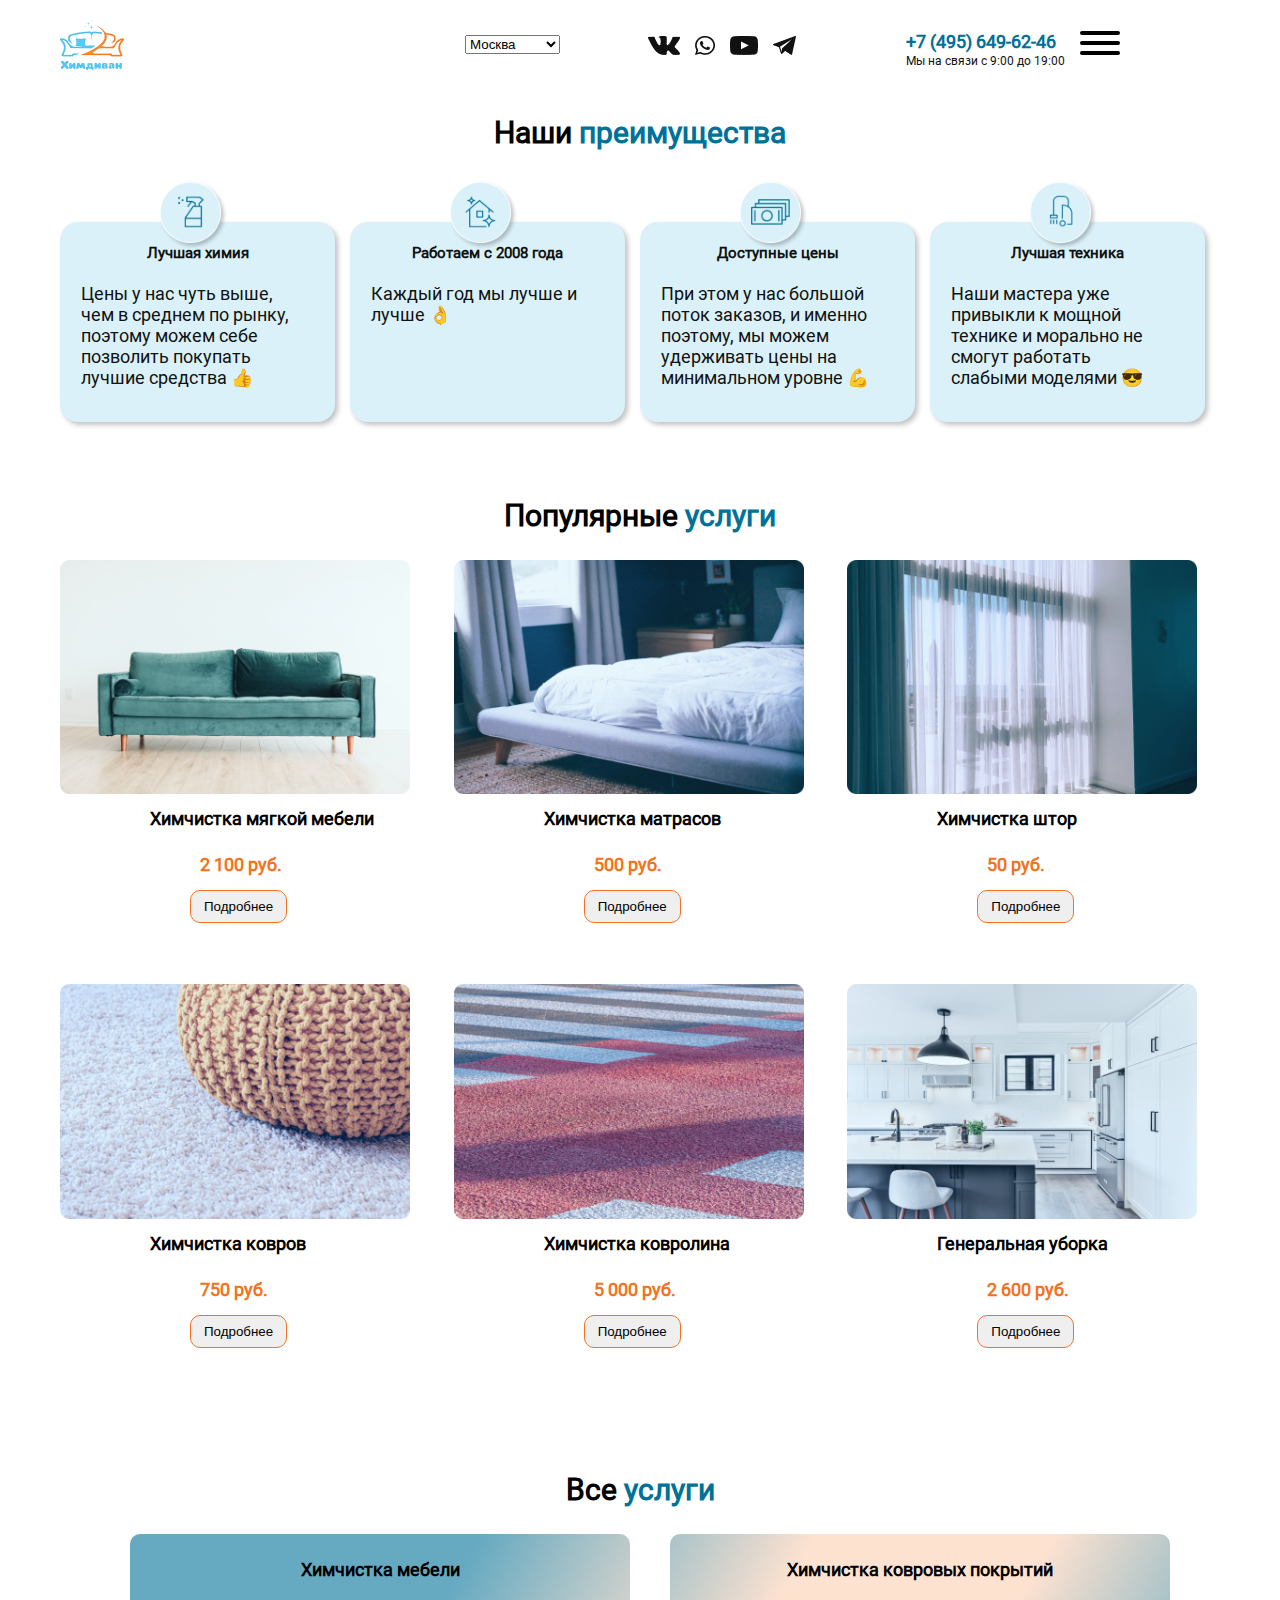
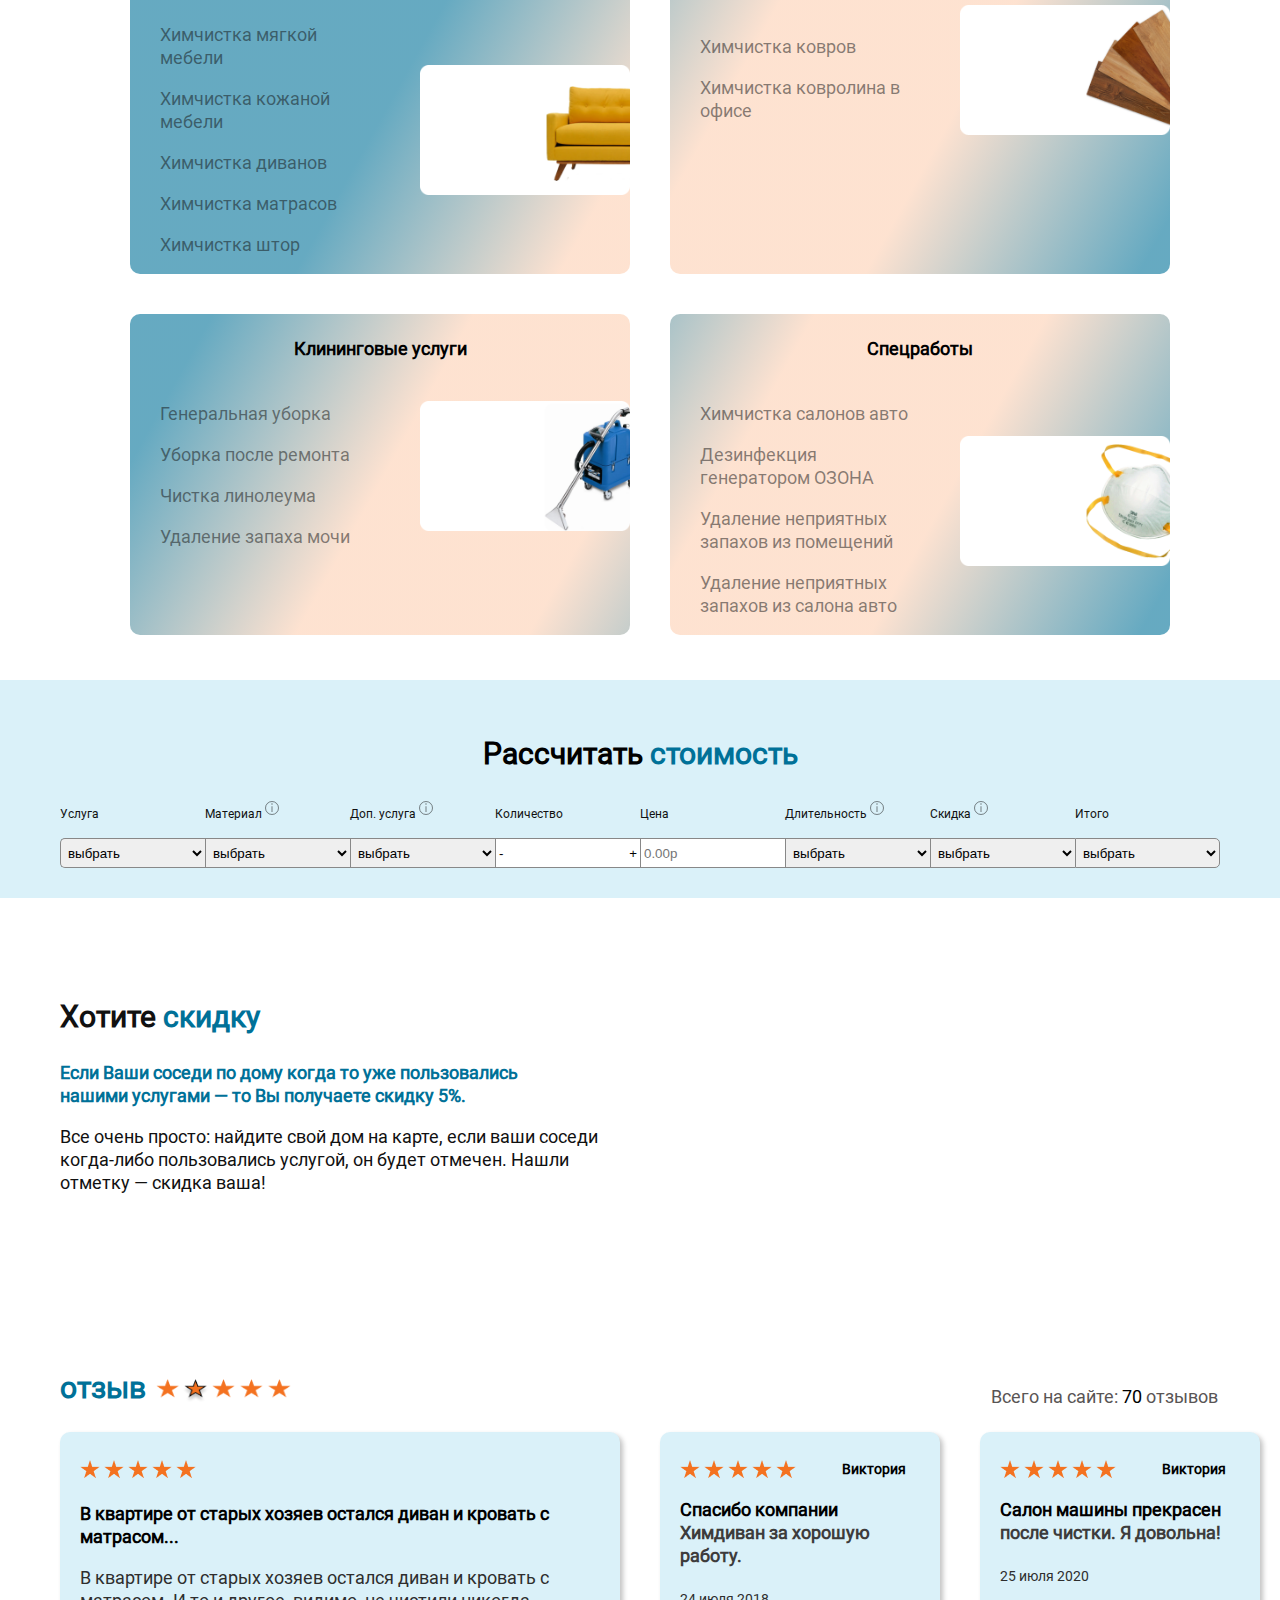
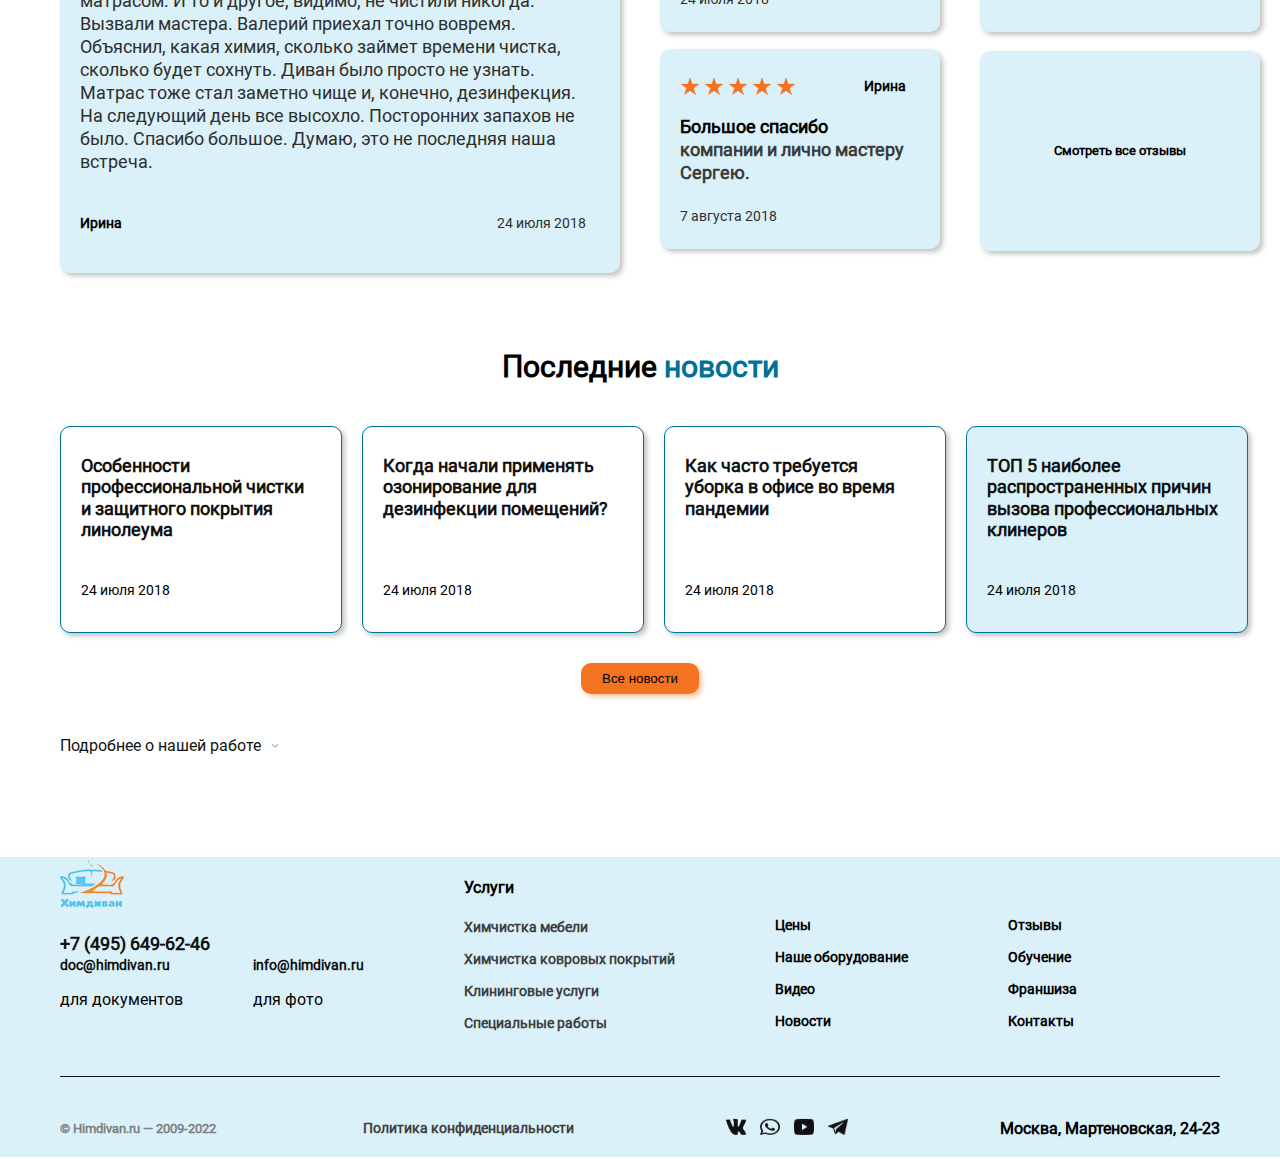
==== copy.html @ df849f8d "start adaptive" ====
<!DOCTYPE html>
<html lang="en">
  <head>
    <meta charset="UTF-8" />
    <meta http-equiv="X-UA-Compatible" content="IE=edge" />
    <meta name="viewport" content="width=device-width, initial-scale=1.0" />
    <link rel="stylesheet" href="/css/hamburgers.css" />
    <link rel="stylesheet" href="./css/style.css" />
    <title>Химдиван</title>
  </head>
  <body>
    <!-- nav start -->
    <div class="container">
      <div class="adaptive-1">
        <div class="link">
          <div class="logo">
            <img src="./img/logo-exams.png" alt="" />
            <select name="city" class="form-input">
              <option value="Москва">Москва</option>
              <option value="Кыргызстан">Кыргызстан</option>
              <option value="Казахстан">Казахстан</option>
              <option value="Узбекистан">Узбекистан</option>
            </select>
          </div>

          <div>
            <div class="img-icon">
              <img src="./img/vc.png" alt="" />
              <img src="./img/whatsapp.png" alt="" />
              <img src="./img/youtube.png" alt="" />
              <img src="./img/tg.png" alt="" />
            </div>
          </div>
          <div class="number">
            <a class="numb" href="">+7 (495) 649-62-46</a>
            <h5 class="h5">Мы на связи с 9:00 до 19:00</h5>
          </div>
        </div>
        <nav class="nav">
          <select name="city" class="form-input">
            <option value="Услуги">Услуги</option>
            <option value="Услуги">Услуги</option>
            <option value="Услуги">Услуги</option>
            <option value="Услуги">Услуги</option>
          </select>
          <a href="" class="nav__link">Цены</a>
          <a href="" class="nav__link strong"
            ><strong>Наше оборудование</strong>
          </a>
          <a href="" class="nav__link">Видео</a>
          <a href="" class="nav__link">Moscow</a>
          <a href="" class="nav__link">Отзывы</a>
          <a href="" class="nav__link">Обучение</a>
          <a href="" class="nav__link">Франшиза</a>
          <a href="" class="nav__link">Контакты</a>
        </nav>
        <button class="hamburger hamburger--collapse" type="button">
          <span class="hamburger-box">
            <span class="hamburger-inner"></span>
          </span>
        </button>
      </div>
    </div>

    <!-- nav end -->

    <!-- главая страница начало -->
    <!-- <div class="container-2">
      <div class="container">
        <div class="card">
          <div class="content">
            <p class="text">
              Профессиональная<span class="span"> химчистка</span> мебели и<span
                class="span"
              >
                клининговые услуги</span
              >
              по доступным ценам
            </p>
            <button class="btn">Рассчитать стоимость</button>
          </div>

          <div class="img-card">
            <img class="img-1" src="./img/card-1.png" alt="" />
            <img class="img-2" src="./img/card-2.png" alt="" />
            <img class="img-3" src="./img/card-3.png" alt="" />
            <img class="img-4" src="./img/card-4.png" alt="" />
          </div>
        </div>
      </div>
    </div> -->

    <!-- главая страница конец -->
    <!-- 4 карты с элипс начало -->

    <div class="container">
      <h2 class="h2">Наши <span class="span">преимущества</span></h2>
      <div class="card-four">
        <div class="card-items">
          <img class="elipse" src="./img/elipse-1.png" alt="" />
          <h4 class="h4">Лучшая химия</h4>
          <p class="desc">
            Цены у нас чуть выше, чем в среднем по рынку, поэтому можем себе
            позволить покупать лучшие средства 👍
          </p>
        </div>
        <div class="card-items">
          <img class="elipse" src="./img/elips-2.png" alt="" />
          <h4 class="h4">Работаем с 2008 года</h4>
          <p class="desc">Каждый год мы лучше и лучше 👌</p>
        </div>
        <div class="card-items">
          <img class="elipse" src="./img/elips-3.png" alt="" />
          <h4 class="h4">Доступные цены</h4>
          <p class="desc">
            При этом у нас большой поток заказов, и именно поэтому, мы можем
            удерживать цены на минимальном уровне 💪
          </p>
        </div>
        <div class="card-items">
          <img class="elipse" src="./img/elips-4.png" alt="" />
          <h4 class="h4">Лучшая техника</h4>
          <p class="desc">
            Наши мастера уже привыкли к мощной технике и морально не смогут
            работать слабыми моделями 😎
          </p>
        </div>
      </div>
      <!-- 4 карты с элипс конец -->

      <!-- 6 карт начало -->
      <div class="six-box">
        <h2 class="title">Популярные <span class="span"> услуги</span></h2>
      </div>
      <div class="card-img">
        <div class="img-items">
          <img class="img-six" src="./img/six-1.png" alt="" />
          <h4 class="subtitle">Химчистка мягкой мебели</h4>
          <span class="number-orange">2 100 руб.</span>
          <div>
            <button class="btn-gray">Подробнее</button>
          </div>
        </div>
        <div class="img-items">
          <img class="img-six" src="./img/six-2.png" alt="" />
          <h4 class="subtitle">Химчистка матрасов</h4>
          <span class="number-orange">500 руб.</span>
          <div>
            <button class="btn-gray">Подробнее</button>
          </div>
        </div>
        <div class="img-items">
          <img class="img-six" src="./img/six-3.png" alt="" />
          <h4 class="subtitle">Химчистка штор</h4>
          <span class="number-orange">50 руб.</span>
          <div>
            <button class="btn-gray">Подробнее</button>
          </div>
        </div>
        <div class="img-items">
          <img class="img-six" src="./img/six-4.png" alt="" />
          <h4 class="subtitle">Химчистка ковров</h4>
          <span class="number-orange">750 руб.</span>
          <div>
            <button class="btn-gray">Подробнее</button>
          </div>
        </div>
        <div class="img-items">
          <img class="img-six" src="./img/six-5.png" alt="" />
          <h4 class="subtitle">Химчистка ковролина</h4>
          <span class="number-orange">5 000 руб.</span>
          <div>
            <button class="btn-gray">Подробнее</button>
          </div>
        </div>
        <div class="img-items">
          <img class="img-six" src="./img/six-6orig.png" alt="" />
          <h4 class="subtitle">Генеральная уборка</h4>
          <span class="number-orange">2 600 руб.</span>
          <div>
            <button class="btn-gray">Подробнее</button>
          </div>
        </div>
      </div>

      <!-- 6 карт конец -->
      <!-- 4 карт начало -->

      <div class="four-card">
        <h2 class="title">Все <span class="span"> услуги</span></h2>
        <div class="post-1">
          <div class="four-items">
            <h4 class="title-h4">Химчистка мебели</h4>
            <div class="post">
              <div class="text-box">
                <p class="text-in-four">Химчистка мягкой мебели</p>
                <p class="text-in-four">Химчистка кожаной мебели</p>
                <p class="text-in-four">Химчистка диванов</p>
                <p class="text-in-four">Химчистка матрасов</p>
                <p class="text-in-four">Химчистка штор</p>
              </div>
              <div class="img-in-box">
                <img class="picture" src="./img/in-box-1.png" alt="" />
              </div>
            </div>
          </div>
          <div class="four-items bg">
            <h4 class="title-h4">Химчистка ковровых покрытий</h4>
            <div class="post">
              <div class="text-box">
                <p class="text-in-four">Химчистка ковров</p>
                <p class="text-in-four">Химчистка ковролина в офисе</p>
              </div>
              <div class="img-in-box">
                <img class="picture" src="./img/in-box-2.png" alt="" />
              </div>
            </div>
          </div>
        </div>

        <div class="post-2">
          <div class="four-items bg-3">
            <h4 class="title-h4">Клининговые услуги</h4>
            <div class="post">
              <div class="text-box">
                <p class="text-in-four">Генеральная уборка</p>
                <p class="text-in-four">Уборка после ремонта</p>
                <p class="text-in-four">Чистка линолеума</p>
                <p class="text-in-four">Удаление запаха мочи</p>
              </div>
              <div class="img-in-box">
                <img class="picture" src="./img/in-box-3.png" alt="" />
              </div>
            </div>
          </div>
          <div class="four-items bg">
            <h4 class="title-h4">Спецработы</h4>
            <div class="post">
              <div class="text-box">
                <p class="text-in-four">Химчистка салонов авто</p>
                <p class="text-in-four">Дезинфекция генератором ОЗОНА</p>

                <p class="text-in-four">
                  Удаление неприятных запахов из помещений
                </p>
                <p class="text-in-four">
                  Удаление неприятных запахов из салона авто
                </p>
              </div>
              <div class="img-in-box">
                <img class="picture" src="./img/in-box-4.png" alt="" />
              </div>
            </div>
          </div>
        </div>
      </div>
    </div>
    <!-- 4 карт конец -->
    <!-- таблица начало -->
    <div class="col-8">
      <h2 class="title">Рассчитать <span class="span"> стоимость</span></h2>

      <div class="flex-col container">
        <div class="col">
          <h4 class="h4-title">Услуга</h4>
          <select name="" id="" class="field">
            <option value="1">выбрать</option>
            <option value="1">выбрать</option>
            <option value="1">выбрать</option>
          </select>
        </div>
        <div class="col">
          <h4 class="h4-title">
            Материал
            <svg
              width="14"
              height="20"
              viewBox="0 0 14 20"
              fill="none"
              xmlns="http://www.w3.org/2000/svg"
            >
              <circle cx="7" cy="10" r="7" fill="#DAF1F9" />
              <circle
                cx="7"
                cy="10"
                r="6.5"
                stroke="#111111"
                stroke-opacity="0.5"
              />
              <path
                d="M6.49595 8.19H7.50395V14H6.49595V8.19ZM6.49595 6.496C6.35595 6.356 6.28595 6.188 6.28595 5.992C6.28595 5.796 6.35595 5.628 6.49595 5.488C6.63595 5.348 6.80395 5.278 6.99995 5.278C7.19595 5.278 7.36395 5.348 7.50395 5.488C7.64395 5.628 7.71395 5.796 7.71395 5.992C7.71395 6.188 7.64395 6.356 7.50395 6.496C7.36395 6.636 7.19595 6.706 6.99995 6.706C6.80395 6.706 6.63595 6.636 6.49595 6.496Z"
                fill="#111111"
                fill-opacity="0.5"
              />
            </svg>
          </h4>
          <select name="" id="" class="field">
            <option value="1">выбрать</option>
            <option value="1">выбрать</option>
            <option value="1">выбрать</option>
          </select>
        </div>
        <div class="col">
          <h4 class="h4-title">
            Доп. услуга
            <svg
              width="14"
              height="20"
              viewBox="0 0 14 20"
              fill="none"
              xmlns="http://www.w3.org/2000/svg"
            >
              <circle cx="7" cy="10" r="7" fill="#DAF1F9" />
              <circle
                cx="7"
                cy="10"
                r="6.5"
                stroke="#111111"
                stroke-opacity="0.5"
              />
              <path
                d="M6.49595 8.19H7.50395V14H6.49595V8.19ZM6.49595 6.496C6.35595 6.356 6.28595 6.188 6.28595 5.992C6.28595 5.796 6.35595 5.628 6.49595 5.488C6.63595 5.348 6.80395 5.278 6.99995 5.278C7.19595 5.278 7.36395 5.348 7.50395 5.488C7.64395 5.628 7.71395 5.796 7.71395 5.992C7.71395 6.188 7.64395 6.356 7.50395 6.496C7.36395 6.636 7.19595 6.706 6.99995 6.706C6.80395 6.706 6.63595 6.636 6.49595 6.496Z"
                fill="#111111"
                fill-opacity="0.5"
              />
            </svg>
          </h4>
          <select name="" id="" class="field">
            <option value="1">выбрать</option>
            <option value="1">выбрать</option>
            <option value="1">выбрать</option>
          </select>
        </div>
        <div class="col count-col">
          <h4 class="h4-title">Количество</h4>
          <div class="count">
            <button class="count-btn">-</button>
            <input type="number" class="count-field" max="1000" />
            <button class="count-btn">+</button>
          </div>
        </div>
        <div class="col">
          <h4 class="h4-title">Цена</h4>
          <input type="text" class="field" placeholder="0.00р" />
        </div>
        <div class="col">
          <h4 class="h4-title">
            Длительность
            <svg
              width="14"
              height="20"
              viewBox="0 0 14 20"
              fill="none"
              xmlns="http://www.w3.org/2000/svg"
            >
              <circle cx="7" cy="10" r="7" fill="#DAF1F9" />
              <circle
                cx="7"
                cy="10"
                r="6.5"
                stroke="#111111"
                stroke-opacity="0.5"
              />
              <path
                d="M6.49595 8.19H7.50395V14H6.49595V8.19ZM6.49595 6.496C6.35595 6.356 6.28595 6.188 6.28595 5.992C6.28595 5.796 6.35595 5.628 6.49595 5.488C6.63595 5.348 6.80395 5.278 6.99995 5.278C7.19595 5.278 7.36395 5.348 7.50395 5.488C7.64395 5.628 7.71395 5.796 7.71395 5.992C7.71395 6.188 7.64395 6.356 7.50395 6.496C7.36395 6.636 7.19595 6.706 6.99995 6.706C6.80395 6.706 6.63595 6.636 6.49595 6.496Z"
                fill="#111111"
                fill-opacity="0.5"
              />
            </svg>
          </h4>
          <select name="" id="" class="field">
            <option value="1">выбрать</option>
            <option value="1">выбрать</option>
            <option value="1">выбрать</option>
          </select>
        </div>
        <div class="col">
          <h4 class="h4-title">
            Скидка
            <svg
              width="14"
              height="20"
              viewBox="0 0 14 20"
              fill="none"
              xmlns="http://www.w3.org/2000/svg"
            >
              <circle cx="7" cy="10" r="7" fill="#DAF1F9" />
              <circle
                cx="7"
                cy="10"
                r="6.5"
                stroke="#111111"
                stroke-opacity="0.5"
              />
              <path
                d="M6.49595 8.19H7.50395V14H6.49595V8.19ZM6.49595 6.496C6.35595 6.356 6.28595 6.188 6.28595 5.992C6.28595 5.796 6.35595 5.628 6.49595 5.488C6.63595 5.348 6.80395 5.278 6.99995 5.278C7.19595 5.278 7.36395 5.348 7.50395 5.488C7.64395 5.628 7.71395 5.796 7.71395 5.992C7.71395 6.188 7.64395 6.356 7.50395 6.496C7.36395 6.636 7.19595 6.706 6.99995 6.706C6.80395 6.706 6.63595 6.636 6.49595 6.496Z"
                fill="#111111"
                fill-opacity="0.5"
              />
            </svg>
          </h4>
          <select name="" id="" class="field">
            <option value="1">выбрать</option>
            <option value="1">выбрать</option>
            <option value="1">выбрать</option>
          </select>
        </div>
        <div class="col">
          <h4 class="h4-title">Итого</h4>
          <select name="" id="" class="field">
            <option value="1">выбрать</option>
            <option value="1">выбрать</option>
            <option value="1">выбрать</option>
          </select>
        </div>
      </div>
    </div>
    <!-- <div class="col">
          <h4 class="h4-title">
            Материал
            <svg
              width="14"
              height="20"
              viewBox="0 0 14 20"
              fill="none"
              xmlns="http://www.w3.org/2000/svg"
            >
              <circle cx="7" cy="10" r="7" fill="#DAF1F9" />
              <circle
                cx="7"
                cy="10"
                r="6.5"
                stroke="#111111"
                stroke-opacity="0.5"
              />
              <path
                d="M6.49595 8.19H7.50395V14H6.49595V8.19ZM6.49595 6.496C6.35595 6.356 6.28595 6.188 6.28595 5.992C6.28595 5.796 6.35595 5.628 6.49595 5.488C6.63595 5.348 6.80395 5.278 6.99995 5.278C7.19595 5.278 7.36395 5.348 7.50395 5.488C7.64395 5.628 7.71395 5.796 7.71395 5.992C7.71395 6.188 7.64395 6.356 7.50395 6.496C7.36395 6.636 7.19595 6.706 6.99995 6.706C6.80395 6.706 6.63595 6.636 6.49595 6.496Z"
                fill="#111111"
                fill-opacity="0.5"
              />
            </svg>
          </h4>
          <select name="" id="">
            <option value="1">выбрать</option>
          </select>
        </div>
        <div class="col">
          <h4 class="h4-title">
            Доп. услуга
            <svg
              width="14"
              height="20"
              viewBox="0 0 14 20"
              fill="none"
              xmlns="http://www.w3.org/2000/svg"
            >
              <circle cx="7" cy="10" r="7" fill="#DAF1F9" />
              <circle
                cx="7"
                cy="10"
                r="6.5"
                stroke="#111111"
                stroke-opacity="0.5"
              />
              <path
                d="M6.49595 8.19H7.50395V14H6.49595V8.19ZM6.49595 6.496C6.35595 6.356 6.28595 6.188 6.28595 5.992C6.28595 5.796 6.35595 5.628 6.49595 5.488C6.63595 5.348 6.80395 5.278 6.99995 5.278C7.19595 5.278 7.36395 5.348 7.50395 5.488C7.64395 5.628 7.71395 5.796 7.71395 5.992C7.71395 6.188 7.64395 6.356 7.50395 6.496C7.36395 6.636 7.19595 6.706 6.99995 6.706C6.80395 6.706 6.63595 6.636 6.49595 6.496Z"
                fill="#111111"
                fill-opacity="0.5"
              />
            </svg>
          </h4>
          <select name="" id="">
            <option value="1">выбрать</option>
          </select>
        </div>
        <div class="col">
          <h4 class="h4-title">Количество</h4>
          <input type="" />
        </div>
        <div class="col">
          <h4 class="h4-title">Цена</h4>
        </div>
        <div class="col">
          <h4 class="h4-title">
            Длительность
            <svg
              width="14"
              height="20"
              viewBox="0 0 14 20"
              fill="none"
              xmlns="http://www.w3.org/2000/svg"
            >
              <circle cx="7" cy="10" r="7" fill="#DAF1F9" />
              <circle
                cx="7"
                cy="10"
                r="6.5"
                stroke="#111111"
                stroke-opacity="0.5"
              />
              <path
                d="M6.49595 8.19H7.50395V14H6.49595V8.19ZM6.49595 6.496C6.35595 6.356 6.28595 6.188 6.28595 5.992C6.28595 5.796 6.35595 5.628 6.49595 5.488C6.63595 5.348 6.80395 5.278 6.99995 5.278C7.19595 5.278 7.36395 5.348 7.50395 5.488C7.64395 5.628 7.71395 5.796 7.71395 5.992C7.71395 6.188 7.64395 6.356 7.50395 6.496C7.36395 6.636 7.19595 6.706 6.99995 6.706C6.80395 6.706 6.63595 6.636 6.49595 6.496Z"
                fill="#111111"
                fill-opacity="0.5"
              />
            </svg>
          </h4>
        </div>
        <div class="col">
          <h4 class="h4-title">
            Скидка
            <svg
              width="14"
              height="20"
              viewBox="0 0 14 20"
              fill="none"
              xmlns="http://www.w3.org/2000/svg"
            >
              <circle cx="7" cy="10" r="7" fill="#DAF1F9" />
              <circle
                cx="7"
                cy="10"
                r="6.5"
                stroke="#111111"
                stroke-opacity="0.5"
              />
              <path
                d="M6.49595 8.19H7.50395V14H6.49595V8.19ZM6.49595 6.496C6.35595 6.356 6.28595 6.188 6.28595 5.992C6.28595 5.796 6.35595 5.628 6.49595 5.488C6.63595 5.348 6.80395 5.278 6.99995 5.278C7.19595 5.278 7.36395 5.348 7.50395 5.488C7.64395 5.628 7.71395 5.796 7.71395 5.992C7.71395 6.188 7.64395 6.356 7.50395 6.496C7.36395 6.636 7.19595 6.706 6.99995 6.706C6.80395 6.706 6.63595 6.636 6.49595 6.496Z"
                fill="#111111"
                fill-opacity="0.5"
              />
            </svg>
          </h4>
          <select name="" id="">
            <option value=""></option>
          </select>
        </div>
        <div class="col">
          <h4 class="h4-title">Итого</h4>
        </div> 
      </div>
    </div>-->
    <!-- таблица конец -->

    <!-- хотите скидку начало -->
    <div class="container">
      <h2 class="m0-title">
        <span class="span-black">Хотите</span> <span class="span"> скидку</span>
      </h2>
      <p class="desc-blue">
        Если Ваши соседи по дому когда то уже пользовались нашими услугами — то
        Вы получаете скидку 5%.
      </p>
      <p class="desc-norm">
        Все очень просто: найдите свой дом на карте, если ваши соседи когда-либо
        пользовались услугой, он будет отмечен. Нашли отметку — скидка ваша!
      </p>
    </div>
    <!--  хотите скидку конец -->

    <!--  карусель конец -->

    <!-- <div class="container">
          <h2 class="title">Фото <span class="span"> работ</span></h2>
            <div class="img-foto-robot">
              <img src="./img/foto-robot-1.png" alt="">
              <img src="./img/foto-robot-2.png" alt="">
              <img src="./img/foto-robot-3.png" alt="">
              <img src="./img/foto-robot-1.png" alt="">
              <img src="./img/foto-robot-1.png" alt="">

            </div>
        </div> -->
    <!--  отзыв начало -->

    <div class="container comment">
      <div class="comments-star">
        <h2 class="m0-title"><span class="span"> отзыв</span></h2>
        <img class="star" src="./img/star.png" alt="" />
        <h4 class="h4-h4">
          Всего на сайте: <span class="black">70</span> отзывов
        </h4>
      </div>

      <div class="post-block">
        <div class="card-block-big">
          <div class="content-block">
            <img src="./img/star-not.png" alt="" />
            <h3 class="h3-block">
              В квартире от старых хозяев остался диван и кровать с матрасом...
            </h3>
            <p class="description">
              В квартире от старых хозяев остался диван и кровать с матрасом. И
              то и другое, видимо, не чистили никогда. Вызвали мастера. Валерий
              приехал точно вовремя. Объяснил, какая химия, сколько займет
              времени чистка, сколько будет сохнуть. Диван было просто не
              узнать. Матрас тоже стал заметно чище и, конечно, дезинфекция. На
              следующий день все высохло. Посторонних запахов не было. Спасибо
              большое. Думаю, это не последняя наша встреча.
            </p>
            <div class="name-date">
              <h5 class="h5-name">Ирина</h5>
              <h5 class="h5-date">24 июля 2018</h5>
            </div>
          </div>
        </div>
        <div class="card-block">
          <div class="content-block">
            <div class="d-flex">
              <img class="star-not-black" src="./img/star-not.png" alt="" />
              <h5 class="h5-name m-0">Виктория</h5>
            </div>
            <h3 class="h3-block">
              Спасибо компании <br />
              <span class="norm">Химдиван за хорошую работу.</span>
            </h3>
            <h5 class="h5-date">24 июля 2018</h5>
          </div>
          <div class="card-block mt">
            <div class="content-block">
              <div class="d-flex">
                <img class="star-not-black" src="./img/star-not.png" alt="" />
                <h5 class="h5-name m-0">Ирина</h5>
              </div>
              <h3 class="h3-block">
                Большое спасибо <br />
                <span class="norm">компании и лично мастеру Сергею.</span>
              </h3>
              <h5 class="h5-date">7 августа 2018</h5>
            </div>
          </div>
        </div>
        <div class="card-block">
          <div class="content-block">
            <div class="d-flex">
              <img class="star-not-black" src="./img/star-not.png" alt="" />
              <h5 class="h5-name m-0">Виктория</h5>
            </div>
            <h3 class="h3-block">
              Салон машины прекрасен <br />
              <span class="norm">после чистки. Я довольна!</span>
            </h3>
            <h5 class="h5-date">25 июля 2020</h5>
          </div>
          <div class="card-block met">
            <h5 class="h5-center">Смотреть все отзывы</h5>
          </div>
        </div>
      </div>
    </div>

    <!--  отзыв конец -->

    <!--  новости начало -->
    <div class="container news">
      <h2 class="title">Последние <span class="span"> новости</span></h2>
      <div class="cards-four">
        <div class="items-card">
          <p class="text-box-four">
            Особенности профессиональной чистки и защитного покрытия линолеума
          </p>
          <h5 class="four-date">24 июля 2018</h5>
        </div>
        <div class="items-card">
          <p class="text-box-four">
            Когда начали применять озонирование для дезинфекции помещений?
          </p>
          <h5 class="four-date">24 июля 2018</h5>
        </div>
        <div class="items-card">
          <p class="text-box-four">
            Как часто требуется уборка в офисе во время пандемии
          </p>
          <h5 class="four-date">24 июля 2018</h5>
        </div>
        <div class="items-card border">
          <p class="text-box-four">
            ТОП 5 наиболее распространенных причин вызова профессиональных
            клинеров
          </p>
          <h5 class="four-date">24 июля 2018</h5>
        </div>
      </div>
      <div class="btn-news">
        <button class="btn-new">Все новости</button>
      </div>

      <div class="link-d">
        <a class="link" href="#"
          >Подробнее о нашей работе
          <svg
            width="8"
            height="5"
            viewBox="0 0 8 5"
            fill="none"
            xmlns="http://www.w3.org/2000/svg"
          >
            <path
              d="M7 1.22403L3.98429 4.21986L1 1.22403"
              stroke="#111111"
              stroke-opacity="0.5"
              stroke-miterlimit="10"
            />
          </svg>
        </a>
      </div>
    </div>
    <!--  новости конец -->

    <!-- футер начало -->
    <div class="container-footer">
      <footer class="footer">
        <div class="card-flex">
          <div class="text-grid">
            <div class="logo-him">
              <img src="./img/logo-exams.png" alt="" />
            </div>
            <a class="number-black" href="">+7 (495) 649-62-46</a>
            <div class="email">
              <div class="mail-1">
                <a href="" class="mail">doc@himdivan.ru</a>
                <p class="sub-mail">для документов</p>
              </div>

              <div class="email">
                <div class="mail-2">
                  <a href="" class="mail">info@himdivan.ru</a>
                  <p class="sub-mail">для фото</p>
                </div>
              </div>
            </div>
          </div>
          <div class="text-flex">
            <h4 class="usluga"><span class="dark"> Услуги </span></h4>
            <p class="parag">Химчистка мебели</p>
            <p class="parag">Химчистка ковровых покрытий</p>
            <p class="parag">Клининговые услуги</p>
            <p class="parag">Специальные работы</p>
          </div>
          <div class="text-flex top">
            <p class="parag-black">Цены</p>
            <p class="parag-black">Наше оборудование</p>
            <p class="parag-black">Видео</p>
            <p class="parag-black">Новости</p>
          </div>
          <div class="text-flex top">
            <p class="parag-black">Отзывы</p>
            <p class="parag-black">Обучение</p>
            <p class="parag-black">Франшиза</p>
            <p class="parag-black">Контакты</p>
          </div>
        </div>

        <div class="last">
          <div>
            <h5 class="gray-h5">© Himdivan.ru — 2009-2022</h5>
          </div>
          <div>
            <p class="parag">Политика конфиденциальности</p>
          </div>
          <div class="icon">
            <img class="img-icon-2" src="./img/vcontact.png" alt="" />
            <img class="img-icon-2" src="./img/whatsapp.png" alt="" />
            <img class="img-icon-2" src="./img/youtube.png" alt="" />
            <img class="img-icon-2" src="./img/tg.png" alt="" />
          </div>
          <div>
            <h4>Москва, Мартеновская, 24-23</h4>
          </div>
        </div>
      </footer>
    </div>
    <!-- футер конец -->

    <script>
      var hamburger = document.querySelector(".hamburger");
      var nav = document.querySelector(".nav");
      // Look for .hamburger
      // On click
      hamburger.addEventListener("click", function () {
        // Toggle class "is-active"
        hamburger.classList.toggle("is-active");
        nav.classList.toggle("is-active");
        // Do something else, like open/close menu
      });
    </script>
  </body>
</html>
---- css/hamburgers.css ----
/*!
 * Hamburgers
 * @description Tasty CSS-animated hamburgers
 * @author Jonathan Suh @jonsuh
 * @site https://jonsuh.com/hamburgers
 * @link https://github.com/jonsuh/hamburgers
 */
.hamburger {
  padding: 15px 15px;
  display: inline-block;
  cursor: pointer;
  transition-property: opacity, filter;
  transition-duration: 0.15s;
  transition-timing-function: linear;
  font: inherit;
  color: inherit;
  text-transform: none;
  background-color: transparent;
  border: 0;
  margin: 0;
  overflow: visible; }
  .hamburger:hover {
    opacity: 0.7; }
  .hamburger.is-active:hover {
    opacity: 0.7; }
  .hamburger.is-active .hamburger-inner,
  .hamburger.is-active .hamburger-inner::before,
  .hamburger.is-active .hamburger-inner::after {
    background-color: #000; }

.hamburger-box {
  width: 40px;
  height: 24px;
  display: inline-block;
  position: relative; }

.hamburger-inner {
  display: block;
  top: 50%;
  margin-top: -2px; }
  .hamburger-inner, .hamburger-inner::before, .hamburger-inner::after {
    width: 40px;
    height: 4px;
    background-color: #000;
    border-radius: 4px;
    position: absolute;
    transition-property: transform;
    transition-duration: 0.15s;
    transition-timing-function: ease; }
  .hamburger-inner::before, .hamburger-inner::after {
    content: "";
    display: block; }
  .hamburger-inner::before {
    top: -10px; }
  .hamburger-inner::after {
    bottom: -10px; }

/*
   * 3DX
   */
.hamburger--3dx .hamburger-box {
  perspective: 80px; }

.hamburger--3dx .hamburger-inner {
  transition: transform 0.15s cubic-bezier(0.645, 0.045, 0.355, 1), background-color 0s 0.1s cubic-bezier(0.645, 0.045, 0.355, 1); }
  .hamburger--3dx .hamburger-inner::before, .hamburger--3dx .hamburger-inner::after {
    transition: transform 0s 0.1s cubic-bezier(0.645, 0.045, 0.355, 1); }

.hamburger--3dx.is-active .hamburger-inner {
  background-color: transparent !important;
  transform: rotateY(180deg); }
  .hamburger--3dx.is-active .hamburger-inner::before {
    transform: translate3d(0, 10px, 0) rotate(45deg); }
  .hamburger--3dx.is-active .hamburger-inner::after {
    transform: translate3d(0, -10px, 0) rotate(-45deg); }

/*
   * 3DX Reverse
   */
.hamburger--3dx-r .hamburger-box {
  perspective: 80px; }

.hamburger--3dx-r .hamburger-inner {
  transition: transform 0.15s cubic-bezier(0.645, 0.045, 0.355, 1), background-color 0s 0.1s cubic-bezier(0.645, 0.045, 0.355, 1); }
  .hamburger--3dx-r .hamburger-inner::before, .hamburger--3dx-r .hamburger-inner::after {
    transition: transform 0s 0.1s cubic-bezier(0.645, 0.045, 0.355, 1); }

.hamburger--3dx-r.is-active .hamburger-inner {
  background-color: transparent !important;
  transform: rotateY(-180deg); }
  .hamburger--3dx-r.is-active .hamburger-inner::before {
    transform: translate3d(0, 10px, 0) rotate(45deg); }
  .hamburger--3dx-r.is-active .hamburger-inner::after {
    transform: translate3d(0, -10px, 0) rotate(-45deg); }

/*
   * 3DY
   */
.hamburger--3dy .hamburger-box {
  perspective: 80px; }

.hamburger--3dy .hamburger-inner {
  transition: transform 0.15s cubic-bezier(0.645, 0.045, 0.355, 1), background-color 0s 0.1s cubic-bezier(0.645, 0.045, 0.355, 1); }
  .hamburger--3dy .hamburger-inner::before, .hamburger--3dy .hamburger-inner::after {
    transition: transform 0s 0.1s cubic-bezier(0.645, 0.045, 0.355, 1); }

.hamburger--3dy.is-active .hamburger-inner {
  background-color: transparent !important;
  transform: rotateX(-180deg); }
  .hamburger--3dy.is-active .hamburger-inner::before {
    transform: translate3d(0, 10px, 0) rotate(45deg); }
  .hamburger--3dy.is-active .hamburger-inner::after {
    transform: translate3d(0, -10px, 0) rotate(-45deg); }

/*
   * 3DY Reverse
   */
.hamburger--3dy-r .hamburger-box {
  perspective: 80px; }

.hamburger--3dy-r .hamburger-inner {
  transition: transform 0.15s cubic-bezier(0.645, 0.045, 0.355, 1), background-color 0s 0.1s cubic-bezier(0.645, 0.045, 0.355, 1); }
  .hamburger--3dy-r .hamburger-inner::before, .hamburger--3dy-r .hamburger-inner::after {
    transition: transform 0s 0.1s cubic-bezier(0.645, 0.045, 0.355, 1); }

.hamburger--3dy-r.is-active .hamburger-inner {
  background-color: transparent !important;
  transform: rotateX(180deg); }
  .hamburger--3dy-r.is-active .hamburger-inner::before {
    transform: translate3d(0, 10px, 0) rotate(45deg); }
  .hamburger--3dy-r.is-active .hamburger-inner::after {
    transform: translate3d(0, -10px, 0) rotate(-45deg); }

/*
   * 3DXY
   */
.hamburger--3dxy .hamburger-box {
  perspective: 80px; }

.hamburger--3dxy .hamburger-inner {
  transition: transform 0.15s cubic-bezier(0.645, 0.045, 0.355, 1), background-color 0s 0.1s cubic-bezier(0.645, 0.045, 0.355, 1); }
  .hamburger--3dxy .hamburger-inner::before, .hamburger--3dxy .hamburger-inner::after {
    transition: transform 0s 0.1s cubic-bezier(0.645, 0.045, 0.355, 1); }

.hamburger--3dxy.is-active .hamburger-inner {
  background-color: transparent !important;
  transform: rotateX(180deg) rotateY(180deg); }
  .hamburger--3dxy.is-active .hamburger-inner::before {
    transform: translate3d(0, 10px, 0) rotate(45deg); }
  .hamburger--3dxy.is-active .hamburger-inner::after {
    transform: translate3d(0, -10px, 0) rotate(-45deg); }

/*
   * 3DXY Reverse
   */
.hamburger--3dxy-r .hamburger-box {
  perspective: 80px; }

.hamburger--3dxy-r .hamburger-inner {
  transition: transform 0.15s cubic-bezier(0.645, 0.045, 0.355, 1), background-color 0s 0.1s cubic-bezier(0.645, 0.045, 0.355, 1); }
  .hamburger--3dxy-r .hamburger-inner::before, .hamburger--3dxy-r .hamburger-inner::after {
    transition: transform 0s 0.1s cubic-bezier(0.645, 0.045, 0.355, 1); }

.hamburger--3dxy-r.is-active .hamburger-inner {
  background-color: transparent !important;
  transform: rotateX(180deg) rotateY(180deg) rotateZ(-180deg); }
  .hamburger--3dxy-r.is-active .hamburger-inner::before {
    transform: translate3d(0, 10px, 0) rotate(45deg); }
  .hamburger--3dxy-r.is-active .hamburger-inner::after {
    transform: translate3d(0, -10px, 0) rotate(-45deg); }

/*
   * Arrow
   */
.hamburger--arrow.is-active .hamburger-inner::before {
  transform: translate3d(-8px, 0, 0) rotate(-45deg) scale(0.7, 1); }

.hamburger--arrow.is-active .hamburger-inner::after {
  transform: translate3d(-8px, 0, 0) rotate(45deg) scale(0.7, 1); }

/*
   * Arrow Right
   */
.hamburger--arrow-r.is-active .hamburger-inner::before {
  transform: translate3d(8px, 0, 0) rotate(45deg) scale(0.7, 1); }

.hamburger--arrow-r.is-active .hamburger-inner::after {
  transform: translate3d(8px, 0, 0) rotate(-45deg) scale(0.7, 1); }

/*
   * Arrow Alt
   */
.hamburger--arrowalt .hamburger-inner::before {
  transition: top 0.1s 0.1s ease, transform 0.1s cubic-bezier(0.165, 0.84, 0.44, 1); }

.hamburger--arrowalt .hamburger-inner::after {
  transition: bottom 0.1s 0.1s ease, transform 0.1s cubic-bezier(0.165, 0.84, 0.44, 1); }

.hamburger--arrowalt.is-active .hamburger-inner::before {
  top: 0;
  transform: translate3d(-8px, -10px, 0) rotate(-45deg) scale(0.7, 1);
  transition: top 0.1s ease, transform 0.1s 0.1s cubic-bezier(0.895, 0.03, 0.685, 0.22); }

.hamburger--arrowalt.is-active .hamburger-inner::after {
  bottom: 0;
  transform: translate3d(-8px, 10px, 0) rotate(45deg) scale(0.7, 1);
  transition: bottom 0.1s ease, transform 0.1s 0.1s cubic-bezier(0.895, 0.03, 0.685, 0.22); }

/*
   * Arrow Alt Right
   */
.hamburger--arrowalt-r .hamburger-inner::before {
  transition: top 0.1s 0.1s ease, transform 0.1s cubic-bezier(0.165, 0.84, 0.44, 1); }

.hamburger--arrowalt-r .hamburger-inner::after {
  transition: bottom 0.1s 0.1s ease, transform 0.1s cubic-bezier(0.165, 0.84, 0.44, 1); }

.hamburger--arrowalt-r.is-active .hamburger-inner::before {
  top: 0;
  transform: translate3d(8px, -10px, 0) rotate(45deg) scale(0.7, 1);
  transition: top 0.1s ease, transform 0.1s 0.1s cubic-bezier(0.895, 0.03, 0.685, 0.22); }

.hamburger--arrowalt-r.is-active .hamburger-inner::after {
  bottom: 0;
  transform: translate3d(8px, 10px, 0) rotate(-45deg) scale(0.7, 1);
  transition: bottom 0.1s ease, transform 0.1s 0.1s cubic-bezier(0.895, 0.03, 0.685, 0.22); }

/*
   * Arrow Turn
   */
.hamburger--arrowturn.is-active .hamburger-inner {
  transform: rotate(-180deg); }
  .hamburger--arrowturn.is-active .hamburger-inner::before {
    transform: translate3d(8px, 0, 0) rotate(45deg) scale(0.7, 1); }
  .hamburger--arrowturn.is-active .hamburger-inner::after {
    transform: translate3d(8px, 0, 0) rotate(-45deg) scale(0.7, 1); }

/*
   * Arrow Turn Right
   */
.hamburger--arrowturn-r.is-active .hamburger-inner {
  transform: rotate(-180deg); }
  .hamburger--arrowturn-r.is-active .hamburger-inner::before {
    transform: translate3d(-8px, 0, 0) rotate(-45deg) scale(0.7, 1); }
  .hamburger--arrowturn-r.is-active .hamburger-inner::after {
    transform: translate3d(-8px, 0, 0) rotate(45deg) scale(0.7, 1); }

/*
   * Boring
   */
.hamburger--boring .hamburger-inner, .hamburger--boring .hamburger-inner::before, .hamburger--boring .hamburger-inner::after {
  transition-property: none; }

.hamburger--boring.is-active .hamburger-inner {
  transform: rotate(45deg); }
  .hamburger--boring.is-active .hamburger-inner::before {
    top: 0;
    opacity: 0; }
  .hamburger--boring.is-active .hamburger-inner::after {
    bottom: 0;
    transform: rotate(-90deg); }

/*
   * Collapse
   */
.hamburger--collapse .hamburger-inner {
  top: auto;
  bottom: 0;
  transition-duration: 0.13s;
  transition-delay: 0.13s;
  transition-timing-function: cubic-bezier(0.55, 0.055, 0.675, 0.19); }
  .hamburger--collapse .hamburger-inner::after {
    top: -20px;
    transition: top 0.2s 0.2s cubic-bezier(0.33333, 0.66667, 0.66667, 1), opacity 0.1s linear; }
  .hamburger--collapse .hamburger-inner::before {
    transition: top 0.12s 0.2s cubic-bezier(0.33333, 0.66667, 0.66667, 1), transform 0.13s cubic-bezier(0.55, 0.055, 0.675, 0.19); }

.hamburger--collapse.is-active .hamburger-inner {
  transform: translate3d(0, -10px, 0) rotate(-45deg);
  transition-delay: 0.22s;
  transition-timing-function: cubic-bezier(0.215, 0.61, 0.355, 1); }
  .hamburger--collapse.is-active .hamburger-inner::after {
    top: 0;
    opacity: 0;
    transition: top 0.2s cubic-bezier(0.33333, 0, 0.66667, 0.33333), opacity 0.1s 0.22s linear; }
  .hamburger--collapse.is-active .hamburger-inner::before {
    top: 0;
    transform: rotate(-90deg);
    transition: top 0.1s 0.16s cubic-bezier(0.33333, 0, 0.66667, 0.33333), transform 0.13s 0.25s cubic-bezier(0.215, 0.61, 0.355, 1); }

/*
   * Collapse Reverse
   */
.hamburger--collapse-r .hamburger-inner {
  top: auto;
  bottom: 0;
  transition-duration: 0.13s;
  transition-delay: 0.13s;
  transition-timing-function: cubic-bezier(0.55, 0.055, 0.675, 0.19); }
  .hamburger--collapse-r .hamburger-inner::after {
    top: -20px;
    transition: top 0.2s 0.2s cubic-bezier(0.33333, 0.66667, 0.66667, 1), opacity 0.1s linear; }
  .hamburger--collapse-r .hamburger-inner::before {
    transition: top 0.12s 0.2s cubic-bezier(0.33333, 0.66667, 0.66667, 1), transform 0.13s cubic-bezier(0.55, 0.055, 0.675, 0.19); }

.hamburger--collapse-r.is-active .hamburger-inner {
  transform: translate3d(0, -10px, 0) rotate(45deg);
  transition-delay: 0.22s;
  transition-timing-function: cubic-bezier(0.215, 0.61, 0.355, 1); }
  .hamburger--collapse-r.is-active .hamburger-inner::after {
    top: 0;
    opacity: 0;
    transition: top 0.2s cubic-bezier(0.33333, 0, 0.66667, 0.33333), opacity 0.1s 0.22s linear; }
  .hamburger--collapse-r.is-active .hamburger-inner::before {
    top: 0;
    transform: rotate(90deg);
    transition: top 0.1s 0.16s cubic-bezier(0.33333, 0, 0.66667, 0.33333), transform 0.13s 0.25s cubic-bezier(0.215, 0.61, 0.355, 1); }

/*
   * Elastic
   */
.hamburger--elastic .hamburger-inner {
  top: 2px;
  transition-duration: 0.275s;
  transition-timing-function: cubic-bezier(0.68, -0.55, 0.265, 1.55); }
  .hamburger--elastic .hamburger-inner::before {
    top: 10px;
    transition: opacity 0.125s 0.275s ease; }
  .hamburger--elastic .hamburger-inner::after {
    top: 20px;
    transition: transform 0.275s cubic-bezier(0.68, -0.55, 0.265, 1.55); }

.hamburger--elastic.is-active .hamburger-inner {
  transform: translate3d(0, 10px, 0) rotate(135deg);
  transition-delay: 0.075s; }
  .hamburger--elastic.is-active .hamburger-inner::before {
    transition-delay: 0s;
    opacity: 0; }
  .hamburger--elastic.is-active .hamburger-inner::after {
    transform: translate3d(0, -20px, 0) rotate(-270deg);
    transition-delay: 0.075s; }

/*
   * Elastic Reverse
   */
.hamburger--elastic-r .hamburger-inner {
  top: 2px;
  transition-duration: 0.275s;
  transition-timing-function: cubic-bezier(0.68, -0.55, 0.265, 1.55); }
  .hamburger--elastic-r .hamburger-inner::before {
    top: 10px;
    transition: opacity 0.125s 0.275s ease; }
  .hamburger--elastic-r .hamburger-inner::after {
    top: 20px;
    transition: transform 0.275s cubic-bezier(0.68, -0.55, 0.265, 1.55); }

.hamburger--elastic-r.is-active .hamburger-inner {
  transform: translate3d(0, 10px, 0) rotate(-135deg);
  transition-delay: 0.075s; }
  .hamburger--elastic-r.is-active .hamburger-inner::before {
    transition-delay: 0s;
    opacity: 0; }
  .hamburger--elastic-r.is-active .hamburger-inner::after {
    transform: translate3d(0, -20px, 0) rotate(270deg);
    transition-delay: 0.075s; }

/*
   * Emphatic
   */
.hamburger--emphatic {
  overflow: hidden; }
  .hamburger--emphatic .hamburger-inner {
    transition: background-color 0.125s 0.175s ease-in; }
    .hamburger--emphatic .hamburger-inner::before {
      left: 0;
      transition: transform 0.125s cubic-bezier(0.6, 0.04, 0.98, 0.335), top 0.05s 0.125s linear, left 0.125s 0.175s ease-in; }
    .hamburger--emphatic .hamburger-inner::after {
      top: 10px;
      right: 0;
      transition: transform 0.125s cubic-bezier(0.6, 0.04, 0.98, 0.335), top 0.05s 0.125s linear, right 0.125s 0.175s ease-in; }
  .hamburger--emphatic.is-active .hamburger-inner {
    transition-delay: 0s;
    transition-timing-function: ease-out;
    background-color: transparent !important; }
    .hamburger--emphatic.is-active .hamburger-inner::before {
      left: -80px;
      top: -80px;
      transform: translate3d(80px, 80px, 0) rotate(45deg);
      transition: left 0.125s ease-out, top 0.05s 0.125s linear, transform 0.125s 0.175s cubic-bezier(0.075, 0.82, 0.165, 1); }
    .hamburger--emphatic.is-active .hamburger-inner::after {
      right: -80px;
      top: -80px;
      transform: translate3d(-80px, 80px, 0) rotate(-45deg);
      transition: right 0.125s ease-out, top 0.05s 0.125s linear, transform 0.125s 0.175s cubic-bezier(0.075, 0.82, 0.165, 1); }

/*
   * Emphatic Reverse
   */
.hamburger--emphatic-r {
  overflow: hidden; }
  .hamburger--emphatic-r .hamburger-inner {
    transition: background-color 0.125s 0.175s ease-in; }
    .hamburger--emphatic-r .hamburger-inner::before {
      left: 0;
      transition: transform 0.125s cubic-bezier(0.6, 0.04, 0.98, 0.335), top 0.05s 0.125s linear, left 0.125s 0.175s ease-in; }
    .hamburger--emphatic-r .hamburger-inner::after {
      top: 10px;
      right: 0;
      transition: transform 0.125s cubic-bezier(0.6, 0.04, 0.98, 0.335), top 0.05s 0.125s linear, right 0.125s 0.175s ease-in; }
  .hamburger--emphatic-r.is-active .hamburger-inner {
    transition-delay: 0s;
    transition-timing-function: ease-out;
    background-color: transparent !important; }
    .hamburger--emphatic-r.is-active .hamburger-inner::before {
      left: -80px;
      top: 80px;
      transform: translate3d(80px, -80px, 0) rotate(-45deg);
      transition: left 0.125s ease-out, top 0.05s 0.125s linear, transform 0.125s 0.175s cubic-bezier(0.075, 0.82, 0.165, 1); }
    .hamburger--emphatic-r.is-active .hamburger-inner::after {
      right: -80px;
      top: 80px;
      transform: translate3d(-80px, -80px, 0) rotate(45deg);
      transition: right 0.125s ease-out, top 0.05s 0.125s linear, transform 0.125s 0.175s cubic-bezier(0.075, 0.82, 0.165, 1); }

/*
   * Minus
   */
.hamburger--minus .hamburger-inner::before, .hamburger--minus .hamburger-inner::after {
  transition: bottom 0.08s 0s ease-out, top 0.08s 0s ease-out, opacity 0s linear; }

.hamburger--minus.is-active .hamburger-inner::before, .hamburger--minus.is-active .hamburger-inner::after {
  opacity: 0;
  transition: bottom 0.08s ease-out, top 0.08s ease-out, opacity 0s 0.08s linear; }

.hamburger--minus.is-active .hamburger-inner::before {
  top: 0; }

.hamburger--minus.is-active .hamburger-inner::after {
  bottom: 0; }

/*
   * Slider
   */
.hamburger--slider .hamburger-inner {
  top: 2px; }
  .hamburger--slider .hamburger-inner::before {
    top: 10px;
    transition-property: transform, opacity;
    transition-timing-function: ease;
    transition-duration: 0.15s; }
  .hamburger--slider .hamburger-inner::after {
    top: 20px; }

.hamburger--slider.is-active .hamburger-inner {
  transform: translate3d(0, 10px, 0) rotate(45deg); }
  .hamburger--slider.is-active .hamburger-inner::before {
    transform: rotate(-45deg) translate3d(-5.71429px, -6px, 0);
    opacity: 0; }
  .hamburger--slider.is-active .hamburger-inner::after {
    transform: translate3d(0, -20px, 0) rotate(-90deg); }

/*
   * Slider Reverse
   */
.hamburger--slider-r .hamburger-inner {
  top: 2px; }
  .hamburger--slider-r .hamburger-inner::before {
    top: 10px;
    transition-property: transform, opacity;
    transition-timing-function: ease;
    transition-duration: 0.15s; }
  .hamburger--slider-r .hamburger-inner::after {
    top: 20px; }

.hamburger--slider-r.is-active .hamburger-inner {
  transform: translate3d(0, 10px, 0) rotate(-45deg); }
  .hamburger--slider-r.is-active .hamburger-inner::before {
    transform: rotate(45deg) translate3d(5.71429px, -6px, 0);
    opacity: 0; }
  .hamburger--slider-r.is-active .hamburger-inner::after {
    transform: translate3d(0, -20px, 0) rotate(90deg); }

/*
   * Spin
   */
.hamburger--spin .hamburger-inner {
  transition-duration: 0.22s;
  transition-timing-function: cubic-bezier(0.55, 0.055, 0.675, 0.19); }
  .hamburger--spin .hamburger-inner::before {
    transition: top 0.1s 0.25s ease-in, opacity 0.1s ease-in; }
  .hamburger--spin .hamburger-inner::after {
    transition: bottom 0.1s 0.25s ease-in, transform 0.22s cubic-bezier(0.55, 0.055, 0.675, 0.19); }

.hamburger--spin.is-active .hamburger-inner {
  transform: rotate(225deg);
  transition-delay: 0.12s;
  transition-timing-function: cubic-bezier(0.215, 0.61, 0.355, 1); }
  .hamburger--spin.is-active .hamburger-inner::before {
    top: 0;
    opacity: 0;
    transition: top 0.1s ease-out, opacity 0.1s 0.12s ease-out; }
  .hamburger--spin.is-active .hamburger-inner::after {
    bottom: 0;
    transform: rotate(-90deg);
    transition: bottom 0.1s ease-out, transform 0.22s 0.12s cubic-bezier(0.215, 0.61, 0.355, 1); }

/*
   * Spin Reverse
   */
.hamburger--spin-r .hamburger-inner {
  transition-duration: 0.22s;
  transition-timing-function: cubic-bezier(0.55, 0.055, 0.675, 0.19); }
  .hamburger--spin-r .hamburger-inner::before {
    transition: top 0.1s 0.25s ease-in, opacity 0.1s ease-in; }
  .hamburger--spin-r .hamburger-inner::after {
    transition: bottom 0.1s 0.25s ease-in, transform 0.22s cubic-bezier(0.55, 0.055, 0.675, 0.19); }

.hamburger--spin-r.is-active .hamburger-inner {
  transform: rotate(-225deg);
  transition-delay: 0.12s;
  transition-timing-function: cubic-bezier(0.215, 0.61, 0.355, 1); }
  .hamburger--spin-r.is-active .hamburger-inner::before {
    top: 0;
    opacity: 0;
    transition: top 0.1s ease-out, opacity 0.1s 0.12s ease-out; }
  .hamburger--spin-r.is-active .hamburger-inner::after {
    bottom: 0;
    transform: rotate(90deg);
    transition: bottom 0.1s ease-out, transform 0.22s 0.12s cubic-bezier(0.215, 0.61, 0.355, 1); }

/*
   * Spring
   */
.hamburger--spring .hamburger-inner {
  top: 2px;
  transition: background-color 0s 0.13s linear; }
  .hamburger--spring .hamburger-inner::before {
    top: 10px;
    transition: top 0.1s 0.2s cubic-bezier(0.33333, 0.66667, 0.66667, 1), transform 0.13s cubic-bezier(0.55, 0.055, 0.675, 0.19); }
  .hamburger--spring .hamburger-inner::after {
    top: 20px;
    transition: top 0.2s 0.2s cubic-bezier(0.33333, 0.66667, 0.66667, 1), transform 0.13s cubic-bezier(0.55, 0.055, 0.675, 0.19); }

.hamburger--spring.is-active .hamburger-inner {
  transition-delay: 0.22s;
  background-color: transparent !important; }
  .hamburger--spring.is-active .hamburger-inner::before {
    top: 0;
    transition: top 0.1s 0.15s cubic-bezier(0.33333, 0, 0.66667, 0.33333), transform 0.13s 0.22s cubic-bezier(0.215, 0.61, 0.355, 1);
    transform: translate3d(0, 10px, 0) rotate(45deg); }
  .hamburger--spring.is-active .hamburger-inner::after {
    top: 0;
    transition: top 0.2s cubic-bezier(0.33333, 0, 0.66667, 0.33333), transform 0.13s 0.22s cubic-bezier(0.215, 0.61, 0.355, 1);
    transform: translate3d(0, 10px, 0) rotate(-45deg); }

/*
   * Spring Reverse
   */
.hamburger--spring-r .hamburger-inner {
  top: auto;
  bottom: 0;
  transition-duration: 0.13s;
  transition-delay: 0s;
  transition-timing-function: cubic-bezier(0.55, 0.055, 0.675, 0.19); }
  .hamburger--spring-r .hamburger-inner::after {
    top: -20px;
    transition: top 0.2s 0.2s cubic-bezier(0.33333, 0.66667, 0.66667, 1), opacity 0s linear; }
  .hamburger--spring-r .hamburger-inner::before {
    transition: top 0.1s 0.2s cubic-bezier(0.33333, 0.66667, 0.66667, 1), transform 0.13s cubic-bezier(0.55, 0.055, 0.675, 0.19); }

.hamburger--spring-r.is-active .hamburger-inner {
  transform: translate3d(0, -10px, 0) rotate(-45deg);
  transition-delay: 0.22s;
  transition-timing-function: cubic-bezier(0.215, 0.61, 0.355, 1); }
  .hamburger--spring-r.is-active .hamburger-inner::after {
    top: 0;
    opacity: 0;
    transition: top 0.2s cubic-bezier(0.33333, 0, 0.66667, 0.33333), opacity 0s 0.22s linear; }
  .hamburger--spring-r.is-active .hamburger-inner::before {
    top: 0;
    transform: rotate(90deg);
    transition: top 0.1s 0.15s cubic-bezier(0.33333, 0, 0.66667, 0.33333), transform 0.13s 0.22s cubic-bezier(0.215, 0.61, 0.355, 1); }

/*
   * Stand
   */
.hamburger--stand .hamburger-inner {
  transition: transform 0.075s 0.15s cubic-bezier(0.55, 0.055, 0.675, 0.19), background-color 0s 0.075s linear; }
  .hamburger--stand .hamburger-inner::before {
    transition: top 0.075s 0.075s ease-in, transform 0.075s 0s cubic-bezier(0.55, 0.055, 0.675, 0.19); }
  .hamburger--stand .hamburger-inner::after {
    transition: bottom 0.075s 0.075s ease-in, transform 0.075s 0s cubic-bezier(0.55, 0.055, 0.675, 0.19); }

.hamburger--stand.is-active .hamburger-inner {
  transform: rotate(90deg);
  background-color: transparent !important;
  transition: transform 0.075s 0s cubic-bezier(0.215, 0.61, 0.355, 1), background-color 0s 0.15s linear; }
  .hamburger--stand.is-active .hamburger-inner::before {
    top: 0;
    transform: rotate(-45deg);
    transition: top 0.075s 0.1s ease-out, transform 0.075s 0.15s cubic-bezier(0.215, 0.61, 0.355, 1); }
  .hamburger--stand.is-active .hamburger-inner::after {
    bottom: 0;
    transform: rotate(45deg);
    transition: bottom 0.075s 0.1s ease-out, transform 0.075s 0.15s cubic-bezier(0.215, 0.61, 0.355, 1); }

/*
   * Stand Reverse
   */
.hamburger--stand-r .hamburger-inner {
  transition: transform 0.075s 0.15s cubic-bezier(0.55, 0.055, 0.675, 0.19), background-color 0s 0.075s linear; }
  .hamburger--stand-r .hamburger-inner::before {
    transition: top 0.075s 0.075s ease-in, transform 0.075s 0s cubic-bezier(0.55, 0.055, 0.675, 0.19); }
  .hamburger--stand-r .hamburger-inner::after {
    transition: bottom 0.075s 0.075s ease-in, transform 0.075s 0s cubic-bezier(0.55, 0.055, 0.675, 0.19); }

.hamburger--stand-r.is-active .hamburger-inner {
  transform: rotate(-90deg);
  background-color: transparent !important;
  transition: transform 0.075s 0s cubic-bezier(0.215, 0.61, 0.355, 1), background-color 0s 0.15s linear; }
  .hamburger--stand-r.is-active .hamburger-inner::before {
    top: 0;
    transform: rotate(-45deg);
    transition: top 0.075s 0.1s ease-out, transform 0.075s 0.15s cubic-bezier(0.215, 0.61, 0.355, 1); }
  .hamburger--stand-r.is-active .hamburger-inner::after {
    bottom: 0;
    transform: rotate(45deg);
    transition: bottom 0.075s 0.1s ease-out, transform 0.075s 0.15s cubic-bezier(0.215, 0.61, 0.355, 1); }

/*
   * Squeeze
   */
.hamburger--squeeze .hamburger-inner {
  transition-duration: 0.075s;
  transition-timing-function: cubic-bezier(0.55, 0.055, 0.675, 0.19); }
  .hamburger--squeeze .hamburger-inner::before {
    transition: top 0.075s 0.12s ease, opacity 0.075s ease; }
  .hamburger--squeeze .hamburger-inner::after {
    transition: bottom 0.075s 0.12s ease, transform 0.075s cubic-bezier(0.55, 0.055, 0.675, 0.19); }

.hamburger--squeeze.is-active .hamburger-inner {
  transform: rotate(45deg);
  transition-delay: 0.12s;
  transition-timing-function: cubic-bezier(0.215, 0.61, 0.355, 1); }
  .hamburger--squeeze.is-active .hamburger-inner::before {
    top: 0;
    opacity: 0;
    transition: top 0.075s ease, opacity 0.075s 0.12s ease; }
  .hamburger--squeeze.is-active .hamburger-inner::after {
    bottom: 0;
    transform: rotate(-90deg);
    transition: bottom 0.075s ease, transform 0.075s 0.12s cubic-bezier(0.215, 0.61, 0.355, 1); }

/*
   * Vortex
   */
.hamburger--vortex .hamburger-inner {
  transition-duration: 0.2s;
  transition-timing-function: cubic-bezier(0.19, 1, 0.22, 1); }
  .hamburger--vortex .hamburger-inner::before, .hamburger--vortex .hamburger-inner::after {
    transition-duration: 0s;
    transition-delay: 0.1s;
    transition-timing-function: linear; }
  .hamburger--vortex .hamburger-inner::before {
    transition-property: top, opacity; }
  .hamburger--vortex .hamburger-inner::after {
    transition-property: bottom, transform; }

.hamburger--vortex.is-active .hamburger-inner {
  transform: rotate(765deg);
  transition-timing-function: cubic-bezier(0.19, 1, 0.22, 1); }
  .hamburger--vortex.is-active .hamburger-inner::before, .hamburger--vortex.is-active .hamburger-inner::after {
    transition-delay: 0s; }
  .hamburger--vortex.is-active .hamburger-inner::before {
    top: 0;
    opacity: 0; }
  .hamburger--vortex.is-active .hamburger-inner::after {
    bottom: 0;
    transform: rotate(90deg); }

/*
   * Vortex Reverse
   */
.hamburger--vortex-r .hamburger-inner {
  transition-duration: 0.2s;
  transition-timing-function: cubic-bezier(0.19, 1, 0.22, 1); }
  .hamburger--vortex-r .hamburger-inner::before, .hamburger--vortex-r .hamburger-inner::after {
    transition-duration: 0s;
    transition-delay: 0.1s;
    transition-timing-function: linear; }
  .hamburger--vortex-r .hamburger-inner::before {
    transition-property: top, opacity; }
  .hamburger--vortex-r .hamburger-inner::after {
    transition-property: bottom, transform; }

.hamburger--vortex-r.is-active .hamburger-inner {
  transform: rotate(-765deg);
  transition-timing-function: cubic-bezier(0.19, 1, 0.22, 1); }
  .hamburger--vortex-r.is-active .hamburger-inner::before, .hamburger--vortex-r.is-active .hamburger-inner::after {
    transition-delay: 0s; }
  .hamburger--vortex-r.is-active .hamburger-inner::before {
    top: 0;
    opacity: 0; }
  .hamburger--vortex-r.is-active .hamburger-inner::after {
    bottom: 0;
    transform: rotate(-90deg); }
---- css/style.css ----
@font-face {
  font-family: "Roboto";
  font-style: normal;
  font-weight: 400;
  src: url("../fonts/roboto-v30-latin_cyrillic-regular.eot"); /* IE9 Compat Modes */
  src: local(""), url("../fonts/roboto-v30-latin_cyrillic-regular.eot?#iefix") format("embedded-opentype"), url("../fonts/roboto-v30-latin_cyrillic-regular.woff2") format("woff2"), url("../fonts/roboto-v30-latin_cyrillic-regular.woff") format("woff"), url("../fonts/roboto-v30-latin_cyrillic-regular.ttf") format("truetype"), url("../fonts/roboto-v30-latin_cyrillic-regular.svg#Roboto") format("svg"); /* Legacy iOS */
}
/* roboto-500italic - latin_cyrillic */
@font-face {
  font-family: "Roboto";
  font-style: italic;
  font-weight: 500;
  src: url("../fonts/roboto-v30-latin_cyrillic-500italic.eot"); /* IE9 Compat Modes */
  src: local(""), url("../fonts/roboto-v30-latin_cyrillic-500italic.eot?#iefix") format("embedded-opentype"), url("../fonts/roboto-v30-latin_cyrillic-500italic.woff2") format("woff2"), url("../fonts/roboto-v30-latin_cyrillic-500italic.woff") format("woff"), url("../fonts/roboto-v30-latin_cyrillic-500italic.ttf") format("truetype"), url("../fonts/roboto-v30-latin_cyrillic-500italic.svg#Roboto") format("svg"); /* Legacy iOS */
}
body {
  margin: 0;
  padding: 0;
  font-family: "Roboto", sans-serif;
  text-decoration: none;
}

* {
  box-sizing: border-box;
}

.container {
  max-width: 1160px;
  margin: 0 auto;
}

.link {
  display: flex;
  gap: 10px;
  align-items: center;
}

.logo {
  width: 500px;
  display: flex;
  justify-content: space-between;
  align-items: center;
}

.msk {
  text-decoration: none;
  color: #111111;
}

.img-icon {
  display: flex;
  gap: 15px;
  margin-left: 78px;
}

.number {
  margin-left: 100px;
  margin-top: 30px;
}

.numb {
  margin-bottom: 0;
  color: #007198;
  font-family: "Roboto", sans-serif;
  font-style: normal;
  font-weight: 600;
  font-size: 18px;
  text-decoration: none;
}

.strong {
  font-family: "Roboto", sans-serif;
}

.h5 {
  margin-top: 0;
  padding-top: 0;
  color: #111111;
  font-family: "Roboto", sans-serif;
  font-style: normal;
  font-weight: 400;
  font-size: 12px;
  line-height: 15px;
}

.nav {
  display: flex;
  justify-content: space-between;
  max-width: 1162px;
  margin-top: 20px;
}

.nav__link {
  text-decoration: none;
  color: #111111;
  font-weight: 400;
  font-size: 14px;
  line-height: 18px;
}

.hamburger {
  display: none;
  z-index: 5;
}

.container-2 {
  height: 518px;
  background: rgba(72, 184, 223, 0.2);
  margin-top: 10px;
}

.text {
  font-weight: 600;
  font-size: 50px;
  line-height: 64px;
}

.btn {
  padding: 13px 21px;
  background: #f47220;
  border: #f47220;
  border-radius: 10px;
  box-shadow: 3px 3px 5px rgba(244, 114, 32, 0.4);
  border-radius: 10px;
}

.span {
  color: #007198;
}

.card {
  display: grid;
  grid-template-columns: repeat(2, 1fr);
}

.img-card {
  position: relative;
}

.img-1 {
  width: 270px;
  position: absolute;
  top: 0;
  left: 0;
}

.img-2 {
  position: absolute;
  top: 30px;
  left: 310px;
}

.img-3 {
  position: absolute;
  top: 250px;
  left: 17px;
}

.img-4 {
  position: absolute;
  top: 250px;
  left: 310px;
}

.h2 {
  text-align: center;
  font-weight: 600;
  font-size: 30px;
  line-height: 38px;
}

.card-four {
  display: grid;
  grid-template-columns: repeat(4, 1fr);
  margin-top: 70px;
}

.card-items {
  width: 275px;
  background: #daf1f9;
  position: relative;
  color: #111111;
  border-radius: 18px;
  box-shadow: 3px 3px 5px rgba(17, 17, 17, 0.25);
}

.elipse {
  position: absolute;
  top: -42px;
  left: 98px;
  width: 70px;
  height: 70px;
}

.h4 {
  font-family: "Roboto", sans-serif;
  font-size: 15px;
  line-height: 23px;
  margin-bottom: 0;
  text-align: center;
}

.desc {
  width: 254px;
  padding: 0 20px 16px 21px;
  font-size: 18px;
}

.six-box {
  margin-top: 75px;
}

.title {
  font-family: "Roboto", sans-serif;
  font-style: normal;
  font-weight: 600;
  font-size: 30px;
  line-height: 38px;
  text-align: center;
}

.card-img {
  display: grid;
  gap: 21px;
  grid-template-columns: repeat(3, 1fr);
}

.img-six {
  width: 350px;
}

.subtitle {
  font-weight: 600;
  font-size: 18px;
  margin-left: 90px;
  margin-top: 10px;
}

.number-orange {
  font-weight: 600;
  font-size: 18px;
  line-height: 23px;
  margin-left: 140px;
  margin-top: 28px;
  color: #f47220;
}

.btn-gray {
  margin-left: 130px;
  margin-top: 14px;
  margin-bottom: 40px;
  padding: 8px 13px 8px 13px;
  border: 1px solid #f47220;
  border-radius: 10px;
}

.four-card {
  margin-top: 83px;
  margin-bottom: 45px;
}

.four-items {
  width: 500px;
  background: linear-gradient(119.05deg, rgba(0, 113, 152, 0.6) 51.26%, rgba(252, 183, 139, 0.4) 89.77%, rgba(252, 183, 139, 0.4) 124.01%, rgba(0, 113, 152, 0.6) 163.79%);
  border-radius: 10px;
}

.title-h4 {
  font-weight: 600;
  font-size: 18px;
  line-height: 23px;
  text-align: center;
}

.img-in-box {
  width: 239px;
  height: 148px;
}

.text-in-four {
  font-weight: 400;
  font-size: 18px;
  line-height: 23px;
  color: rgba(17, 17, 17, 0.5);
  width: 250px;
  padding-left: 30px;
  font-family: "Roboto", sans-serif;
}

.picture {
  width: 100%;
}

.post2 {
  gap: 60px;
  display: flex;
}

.post {
  display: flex;
  align-items: center;
  gap: 40px;
  justify-content: space-between;
}

.post-1 {
  display: flex;
  gap: 40px;
  margin-left: 70px;
}

.post-2 {
  display: flex;
  margin-top: 40px;
  gap: 40px;
  margin-left: 70px;
}

.bg {
  background: linear-gradient(119.05deg, rgba(0, 113, 152, 0.6) -17.07%, rgba(252, 183, 139, 0.4) 21.44%, rgba(252, 183, 139, 0.4) 55.68%, rgba(0, 113, 152, 0.6) 95.46%);
  border-radius: 10px;
}

.bg-3 {
  background: linear-gradient(119.05deg, rgba(0, 113, 152, 0.6) 12.21%, rgba(252, 183, 139, 0.4) 50.73%, rgba(252, 183, 139, 0.4) 84.96%, rgba(0, 113, 152, 0.6) 124.75%);
  border-radius: 10px;
}

.bg-4 {
  background: linear-gradient(119.05deg, rgba(0, 113, 152, 0.6) -56.36%, rgba(252, 183, 139, 0.4) -17.84%, rgba(252, 183, 139, 0.4) 16.39%, rgba(0, 113, 152, 0.6) 56.18%);
  border-radius: 10px;
}

.col-8 {
  margin: 0 auto;
  background: rgba(72, 184, 223, 0.2);
  margin-bottom: 100px;
  padding: 30px 0;
}

.flex-col {
  display: grid;
  grid-template-columns: repeat(8, 1fr);
  align-items: end;
}

.col:first-child .field {
  border-radius: 5px 0 0 5px;
}
.col:last-child .field {
  border-radius: 0 5px 5px 0;
  border-right: 1px solid #888888;
}

.h4-title {
  margin: 0;
  font-weight: 400;
  font-size: 12px;
  line-height: 23px;
  margin-bottom: 12px;
  color: #111111;
}

.field {
  width: 100%;
  box-sizing: border-box;
  border: 1px solid #888888;
  border-right: none;
  height: 30px;
  padding: 3px;
}

.count {
  display: flex;
  border: 1px solid #888888;
  border-right: none;
  padding: 3px;
  height: 30px;
  background: #fff;
}
.count button,
.count input {
  background: none;
  border: none;
  padding: 0;
}
.count input {
  width: 100%;
  margin: 0 3px;
  padding: 3px;
}

.m0-title {
  font-weight: 600;
  font-size: 30px;
  line-height: 38px;
}

.span-black {
  color: #111111;
}

.desc-blue {
  width: 467px;
  font-weight: 600;
  font-size: 18px;
  line-height: 23px;
  font-family: "Roboto", serif;
  color: #007198;
}

.desc-norm {
  font-weight: 400;
  font-size: 18px;
  line-height: 23px;
  width: 565px;
  color: #111111;
  font-family: "Roboto", serif;
}

.comment {
  margin-top: 150px;
}

.comments-star {
  display: flex;
  align-items: center;
}

.star {
  width: 145px;
  height: 25px;
  padding-left: 10px;
  margin-top: 8px;
}

.h4-h4 {
  color: #595555;
  font-weight: 400;
  font-size: 18px;
  line-height: 23px;
  margin-left: 700px;
  margin-top: 40px;
}

.post-block {
  display: grid;
  grid-template-columns: repeat(3, 1fr);
  gap: 40px;
}

.black {
  color: black;
}

.card-block-big {
  width: 560px;
  background: #daf1f9;
  box-shadow: 3px 3px 5px rgba(17, 17, 17, 0.25);
  border-radius: 10px;
}

.content-block {
  padding: 28px 34px 17px 20px;
}

.h3-block {
  font-weight: 600;
  font-size: 18px;
  line-height: 23px;
  color: #000000;
}

.description {
  font-weight: 400;
  font-size: 18px;
  line-height: 23px;
  color: #2e2e2e;
}

.name-date {
  display: flex;
  justify-content: space-between;
}

.met {
  display: flex;
  align-items: center;
  justify-content: center;
  margin-top: 25px;
}

.h5-name {
  color: #000000;
  font-weight: 600;
  font-size: 14px;
  line-height: 18px;
}

.h5-date {
  color: #2e2e2e;
  font-weight: 400;
  font-size: 14px;
  line-height: 18px;
}

.card-block {
  height: 200px;
  width: 280px;
  background: #daf1f9;
  box-shadow: 3px 3px 5px rgba(17, 17, 17, 0.25);
  border-radius: 10px;
}

.star-not-black {
  width: 116px;
  height: 20px;
}

.m-0 {
  margin: 0;
}

.h3-block {
  font-weight: 600;
  font-size: 18px;
  line-height: 23px;
}

.norm {
  color: #3d3c3c;
}

.d-flex {
  display: flex;
  justify-content: space-between;
}

.news {
  margin-top: 75px;
  margin-bottom: 100px;
}

.cards-four {
  display: grid;
  gap: 20px;
  margin-top: 40px;
  grid-template-columns: repeat(4, 1fr);
}

.items-card {
  max-width: 282px;
  border: 1px solid #007198;
  background: #ffffff;
  flex-grow: 1;
  display: flex;
  flex-direction: column;
  justify-content: space-between;
  box-shadow: 3px 3px 5px rgba(17, 17, 17, 0.25);
  border-radius: 10px;
  padding: 10px 60px 10px 20px;
}

.text-box-four {
  font-weight: 600;
  font-size: 18px;
  width: 231px;
  line-height: 120%;
  color: #111111;
}

.four-date {
  font-weight: 400;
  font-size: 14px;
}

.border {
  background: #daf1f9;
  border: 1px solid #007198;
  box-shadow: 3px 3px 5px rgba(17, 17, 17, 0.25);
  border-radius: 10px;
}

.btn-news {
  display: flex;
  align-items: center;
  justify-content: center;
  margin-top: 30px;
}

.btn-new {
  padding: 8px 21px;
  background: #f47220;
  border: #f47220;
  box-shadow: 3px 3px 5px rgba(244, 114, 32, 0.4);
  border-radius: 10px;
  cursor: pointer;
}

.link-d {
  margin-top: 40px;
}

.link {
  font-weight: 400;
  font-size: 16px;
  text-decoration: none;
  line-height: 23px;
  color: #111111;
}

.container-footer {
  background: #daf1f9;
  height: 300px;
}

.footer {
  max-width: 1160px;
  margin: 0 auto;
}

.email {
  display: flex;
  gap: 70px;
}

.number-black {
  font-weight: 600;
  font-size: 18px;
  line-height: 23px;
  text-decoration: none;
  color: #111111;
}

.card-flex {
  display: flex;
  gap: 100px;
  padding-bottom: 30px;
  border-bottom: 1px solid #111111;
}

.parag {
  font-weight: 600;
  font-size: 14px;
  line-height: 18px;
  color: #3f3e3e;
}

.dark {
  color: #000000;
}

.top {
  margin-top: 45px;
}

.parag-black {
  color: #000000;
  font-weight: 600;
  font-size: 14px;
  line-height: 18px;
}

.mail {
  font-weight: 600;
  font-size: 14px;
  line-height: 18px;
  text-decoration: none;
  color: #111111;
}

.logo-him {
  padding-bottom: 20px;
}

.last {
  display: flex;
  justify-content: space-between;
  align-items: center;
  margin-top: 20px;
}

.gray-h5 {
  color: gray;
}

.img-icon-2 {
  width: 20px;
  height: 17px;
  margin: 0 5px;
}

@media (max-width: 1650px) {
  .adaptive-1 {
    display: flex;
  }
  .hamburger {
    display: block;
  }
  .nav {
    background: #333;
    position: fixed;
    top: 0;
    right: 0;
    width: 400px;
    height: 100vh;
    display: flex;
    align-items: center;
    justify-content: center;
    flex-direction: column;
    z-index: 4;
    transition: 0.3s;
    transform: translateX(100%);
  }
  .nav.is-active {
    transform: translateX(0);
  }
}

/*# sourceMappingURL=style.css.map */
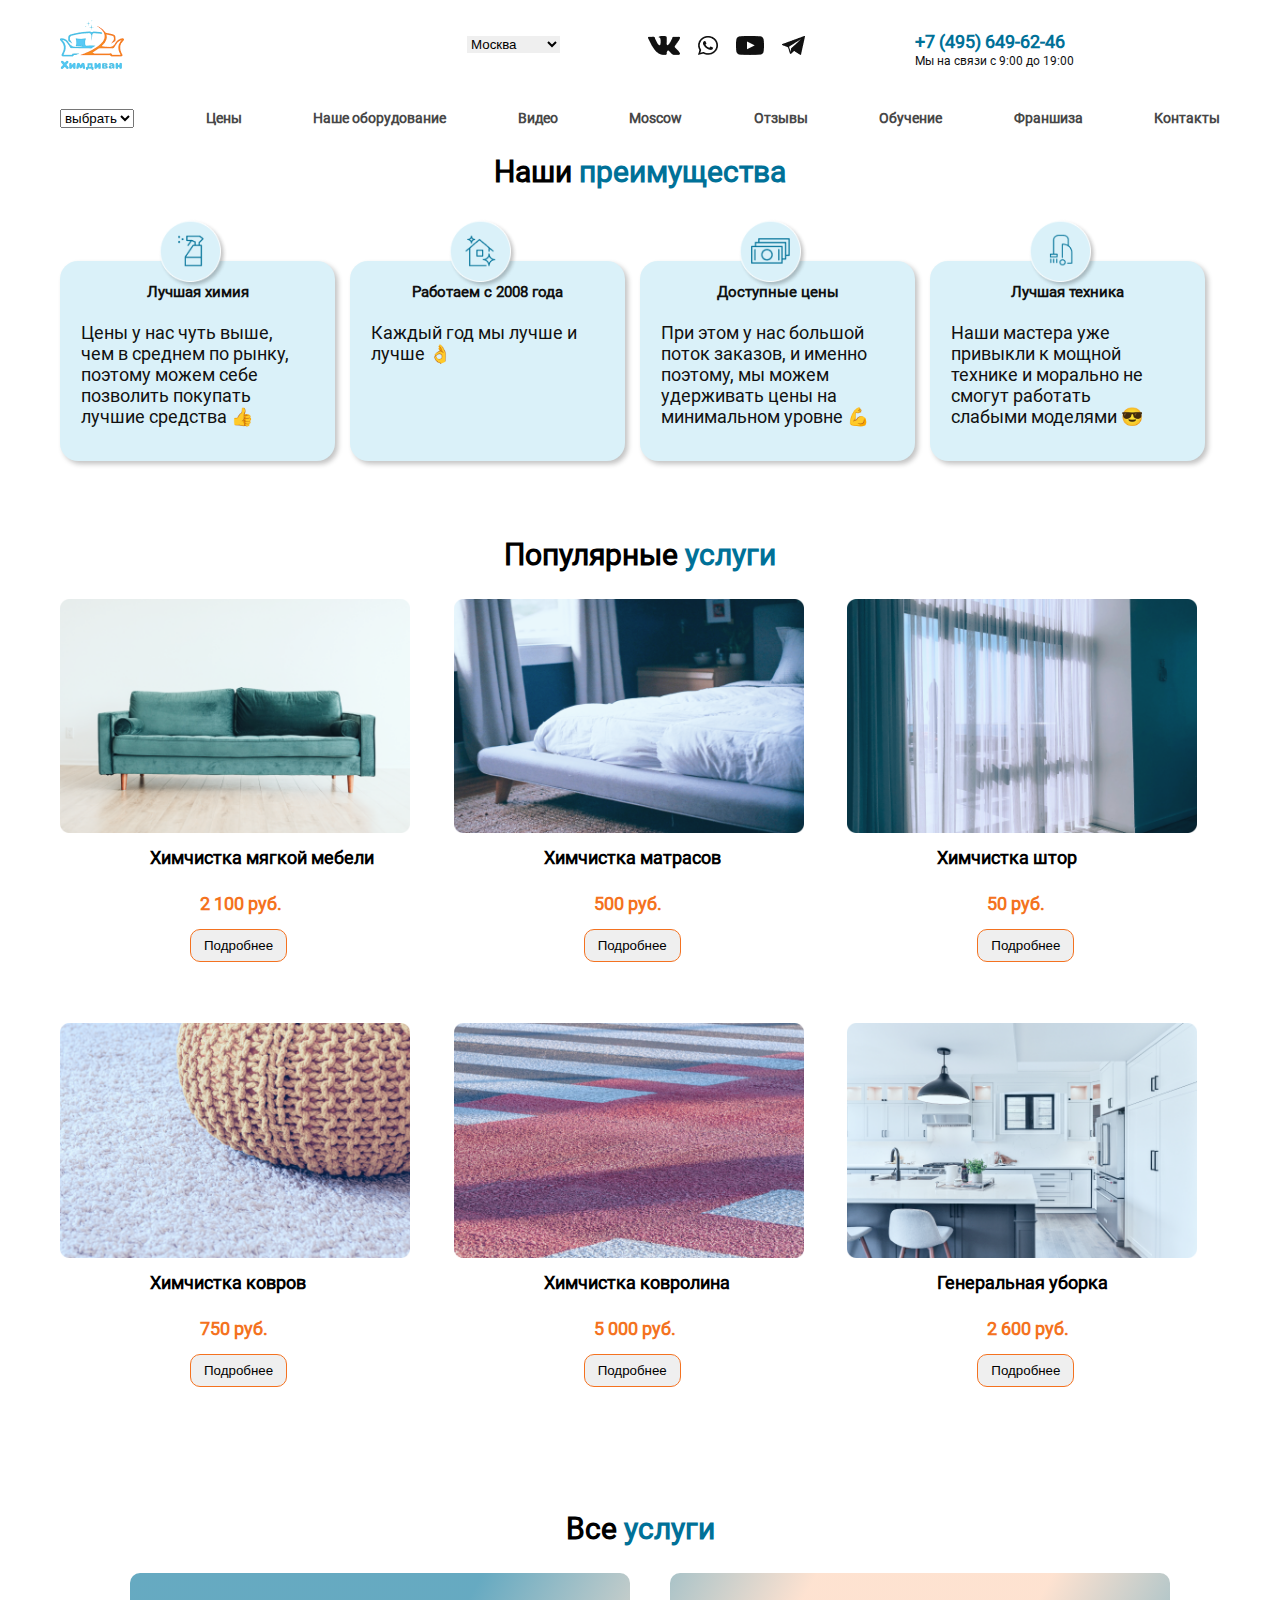
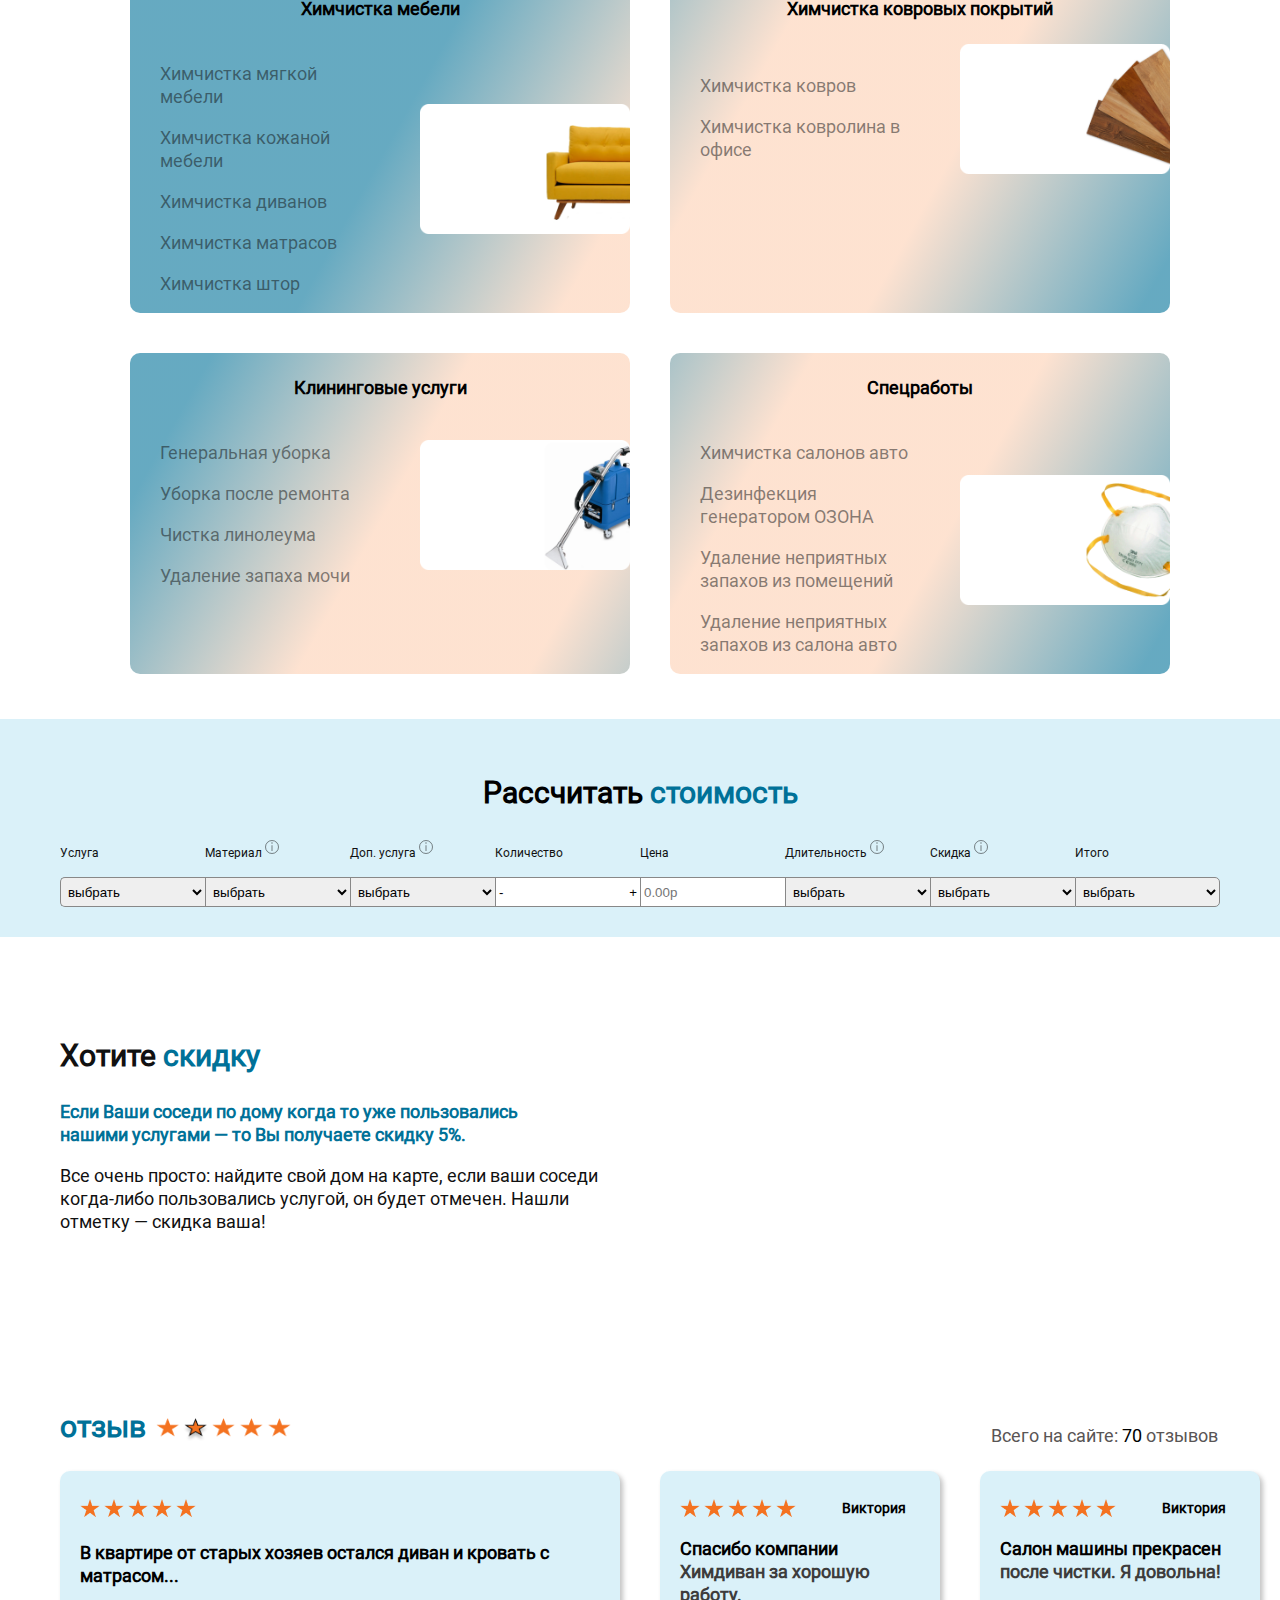
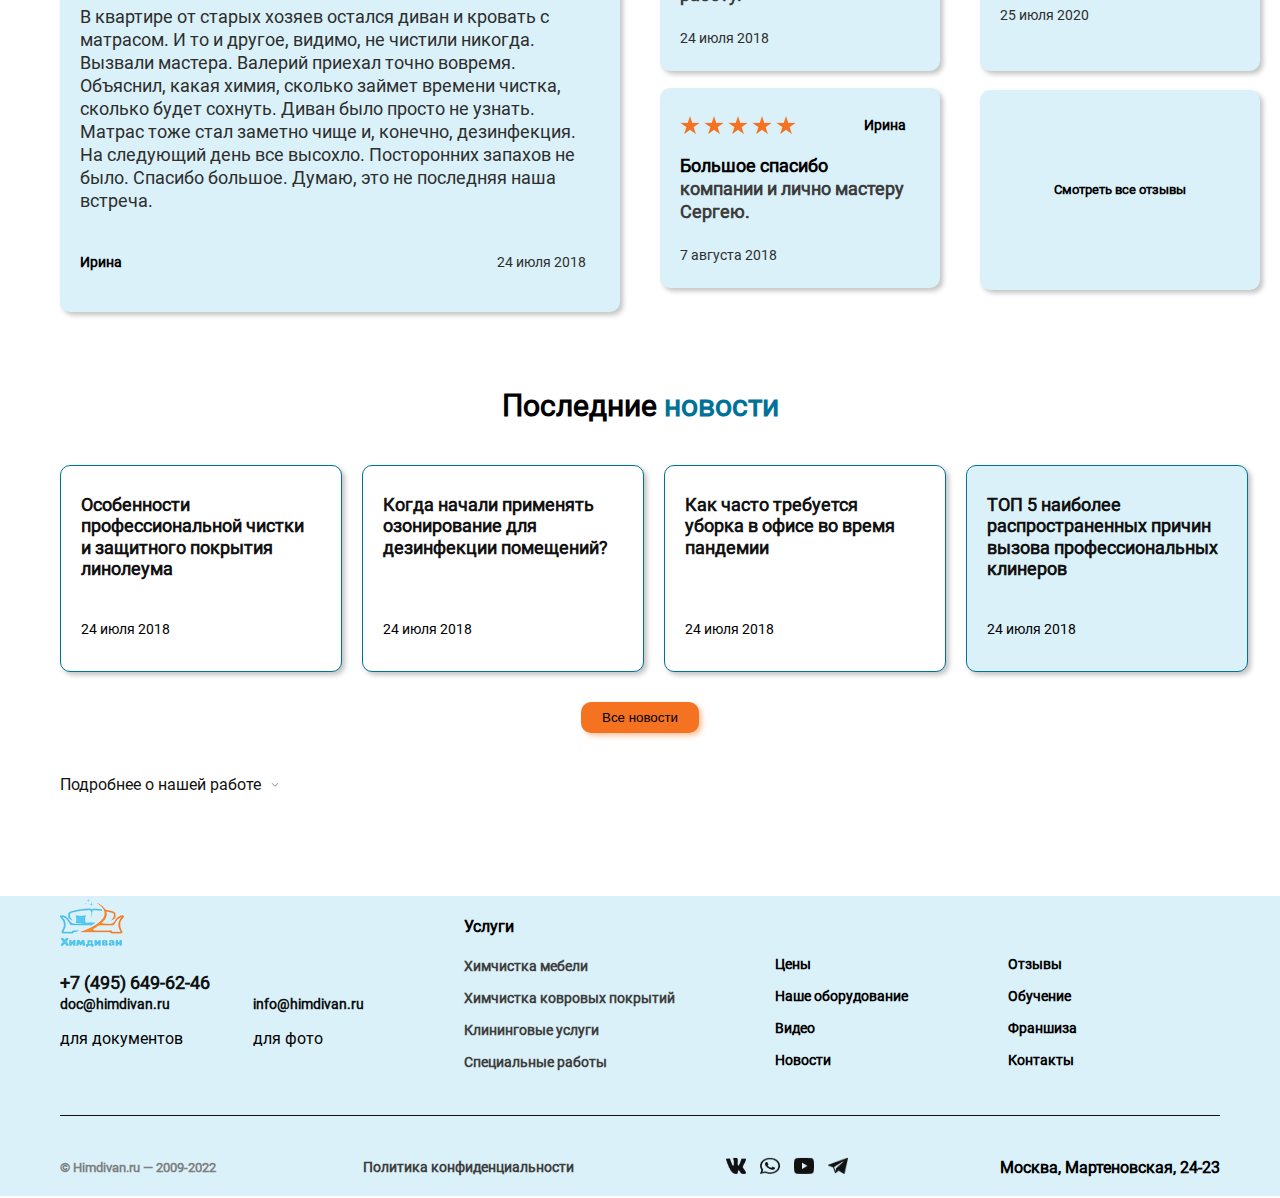
==== commit c5ab4dea: "one more" ====
--- a/copy.html
+++ b/copy.html
@@ -37,16 +37,11 @@
           </div>
         </div>
         <nav class="nav">
-          <select name="city" class="form-input">
-            <option value="Услуги">Услуги</option>
-            <option value="Услуги">Услуги</option>
-            <option value="Услуги">Услуги</option>
-            <option value="Услуги">Услуги</option>
+          <select name="" id="">
+            <option value="1">выбрать</option>
           </select>
           <a href="" class="nav__link">Цены</a>
-          <a href="" class="nav__link strong"
-            ><strong>Наше оборудование</strong>
-          </a>
+          <a href="" class="nav__link">Наше оборудование</a>
           <a href="" class="nav__link">Видео</a>
           <a href="" class="nav__link">Moscow</a>
           <a href="" class="nav__link">Отзывы</a>
--- a/css/style.css
+++ b/css/style.css
@@ -49,8 +49,9 @@
 
 .img-icon {
   display: flex;
-  gap: 15px;
+  gap: 18px;
   margin-left: 78px;
+  cursor: pointer;
 }
 
 .number {
@@ -66,6 +67,12 @@
   font-weight: 600;
   font-size: 18px;
   text-decoration: none;
+}
+
+.numb:hover {
+  color: #007198;
+  font-weight: 600;
+  text-shadow: 0px 4px 4px rgba(0, 0, 0, 0.25);
 }
 
 .strong {
@@ -92,10 +99,29 @@
 
 .nav__link {
   text-decoration: none;
-  color: #111111;
-  font-weight: 400;
+  color: #474747;
+  font-weight: 600;
+  cursor: pointer;
   font-size: 14px;
   line-height: 18px;
+}
+
+.nav__link:hover {
+  font-size: 15px;
+}
+
+.nav__link:hover {
+  color: #000000;
+  font-weight: 600;
+  text-shadow: 0px 4px 4px rgba(0, 0, 0, 0.25);
+}
+
+.form-input {
+  border: none;
+}
+
+.form-input:hover {
+  border: 1px solid black;
 }
 
 .hamburger {
@@ -122,10 +148,18 @@
   border-radius: 10px;
   box-shadow: 3px 3px 5px rgba(244, 114, 32, 0.4);
   border-radius: 10px;
+  cursor: pointer;
+  transition: 0.3s;
+}
+
+.btn:hover {
+  background: #090300;
+  color: white;
 }
 
 .span {
   color: #007198;
+  cursor: pointer;
 }
 
 .card {
@@ -134,32 +168,17 @@
 }
 
 .img-card {
-  position: relative;
+  padding-top: 30px;
 }
 
 .img-1 {
-  width: 270px;
-  position: absolute;
-  top: 0;
-  left: 0;
-}
-
-.img-2 {
-  position: absolute;
-  top: 30px;
-  left: 310px;
-}
-
-.img-3 {
-  position: absolute;
-  top: 250px;
-  left: 17px;
-}
-
-.img-4 {
-  position: absolute;
-  top: 250px;
-  left: 310px;
+  width: 280px;
+  transition: 0.6s;
+  cursor: pointer;
+}
+
+.img-1:hover {
+  transform: translateY(-20px);
 }
 
 .h2 {
@@ -201,7 +220,7 @@
 }
 
 .desc {
-  width: 254px;
+  max-width: 254px;
   padding: 0 20px 16px 21px;
   font-size: 18px;
 }
@@ -690,31 +709,238 @@
   margin: 0 5px;
 }
 
-@media (max-width: 1650px) {
-  .adaptive-1 {
+@media (max-width: 1134px) {
+  .img-1 {
+    width: 250px;
+  }
+  .text {
+    font-size: 45px;
+  }
+  .card-items {
+    width: 250px;
+  }
+  .desc {
+    font-size: 17px;
+  }
+  .elipse {
+    width: 65px;
+    height: 65px;
+  }
+}
+@media (max-width: 1024px) {
+  .logo {
+    width: 400px;
+    margin-left: 35px;
+  }
+  .nav {
+    max-width: 1000px;
     display: flex;
+    margin: 0 70px 0 30px;
+    justify-content: space-between;
+  }
+  .text {
+    font-size: 40px;
+    margin-left: 60px;
+  }
+  .btn {
+    margin-bottom: 30px;
+  }
+  .container-2 {
+    height: auto;
+  }
+  .img-card {
+    overflow-x: auto;
+    margin: auto;
+  }
+  .img-card {
+    display: flex;
+  }
+  .content {
+    margin: auto;
+    text-align: center;
+  }
+  .card {
+    display: inline;
+  }
+  .text {
+    max-width: 700px;
+    font-size: 35px;
+    padding: 20px 0;
+    margin: auto;
+  }
+  .card-four {
+    display: grid;
+    gap: 50px;
+    margin-left: 170px;
+    grid-template-columns: repeat(2, 1fr);
+    margin-top: 70px;
+  }
+  .card-items {
+    width: 250px;
+  }
+}
+@media (max-width: 920px) {
+  .number {
+    display: none;
+  }
+  .card-four {
+    margin-left: 80px;
+  }
+}
+@media (max-width: 768px) {
+  .container {
+    border-bottom: 1px solid rgb(63, 13, 13);
+  }
+  .container-2 {
+    margin-top: 0;
+  }
+  .text {
+    font-size: 35px;
   }
   .hamburger {
-    display: block;
-  }
-  .nav {
-    background: #333;
+    margin-left: auto;
     position: fixed;
     top: 0;
     right: 0;
-    width: 400px;
-    height: 100vh;
+  }
+  .logo {
+    width: 200px;
     display: flex;
+    justify-content: space-between;
+  }
+  .nav {
+    max-width: 768px;
+    display: flex;
+    margin: 0;
+    justify-content: space-between;
+  }
+  .adaptive-1 {
+    display: flex;
+  }
+  .link {
+    display: flex;
+    padding: 10px 0;
+    justify-content: space-between;
+  }
+  .img-icon {
+    height: 18px;
+  }
+  .hamburger {
+    display: block;
+  }
+  .nav__link {
+    color: white;
+  }
+  .number {
+    display: none;
+  }
+  .us {
+    display: none;
+  }
+  .nav {
+    background: #537198;
+    position: fixed;
+    top: 0;
+    right: 0;
+    width: 250px;
+    height: 90vh;
+    display: flex;
+    margin-top: 0;
     align-items: center;
-    justify-content: center;
+    justify-content: space-evenly;
     flex-direction: column;
     z-index: 4;
     transition: 0.3s;
-    transform: translateX(100%);
+    transform: translateX(calc(100% + 30px));
   }
   .nav.is-active {
     transform: translateX(0);
   }
+  .hamburger {
+    display: block;
+  }
+  .card-four {
+    margin-left: 40px;
+  }
+}
+@media (max-width: 650px) {
+  .card-four {
+    display: grid;
+    gap: 20px;
+    margin-left: 40px;
+    grid-template-columns: repeat(2, 1fr);
+    margin-top: 70px;
+  }
+}
+@media (max-width: 590px) {
+  .text {
+    max-width: 500px;
+    line-height: 50px;
+    font-size: 30px;
+  }
+  .form-input {
+    display: none;
+  }
+}
+@media (max-width: 550px) {
+  .img-icon {
+    margin-left: 0;
+  }
+  .logo {
+    max-width: 150px;
+  }
+  .text {
+    max-width: 400px;
+    font-size: 27px;
+  }
+  .card-four {
+    display: grid;
+    grid-template-columns: repeat(1, 1fr);
+    margin-left: 150px;
+    gap: 60px;
+  }
+}
+@media (max-width: 420px) {
+  .text {
+    max-width: 350px;
+    line-height: 30px;
+    font-size: 23px;
+  }
+  .img-icon {
+    display: none;
+  }
+  .logo {
+    max-width: 10px;
+    margin-left: auto;
+    padding-left: 6px;
+  }
+  .adaptive-1 {
+    display: flex;
+    justify-content: space-between;
+  }
+  .card-four {
+    display: grid;
+    grid-template-columns: repeat(1, 1fr);
+    margin-left: 90px;
+    gap: 45px;
+  }
+}
+@media (max-width: 360px) {
+  .text {
+    max-width: 200px;
+    line-height: 35px;
+    font-size: 19px;
+  }
+  .card-four {
+    display: grid;
+    grid-template-columns: repeat(1, 1fr);
+    margin-left: 40px;
+    gap: 45px;
+  }
+  .h2 {
+    line-height: 35px;
+    font-size: 19px;
+  }
 }
 
 /*# sourceMappingURL=style.css.map */
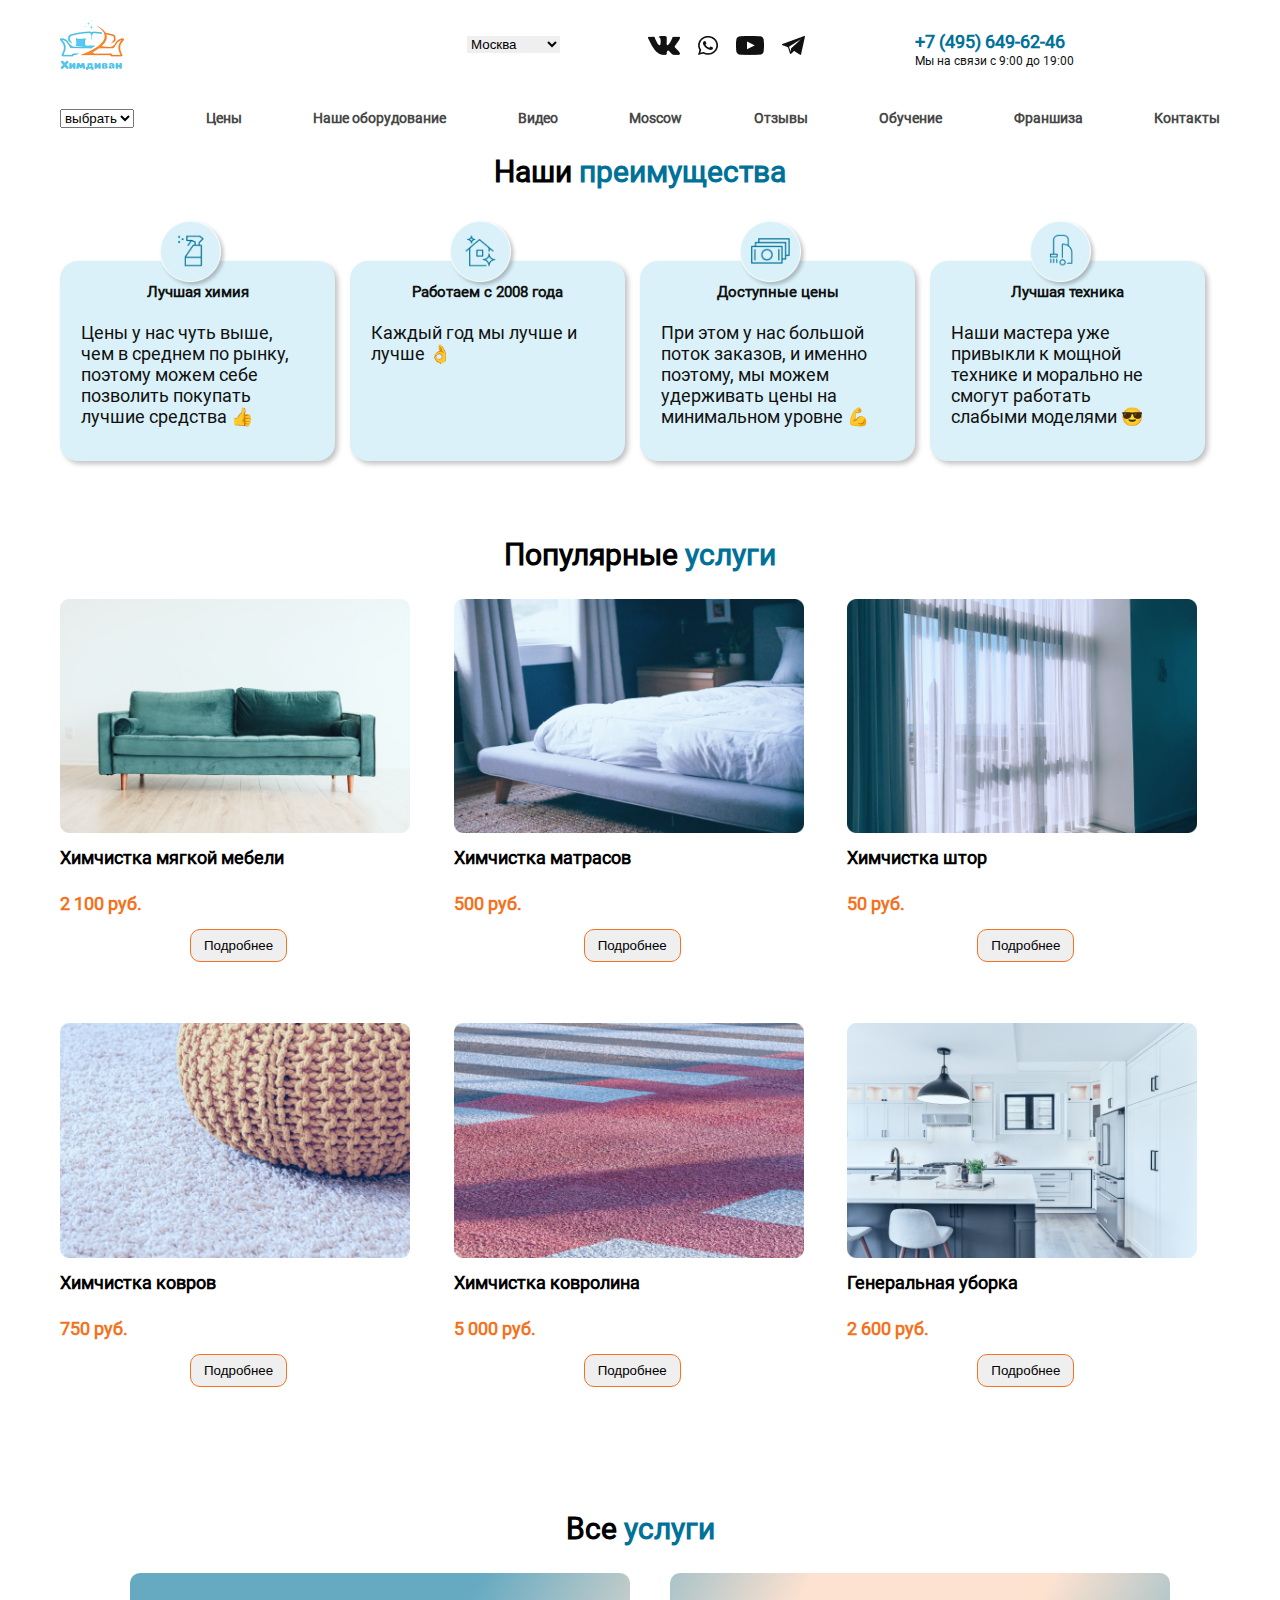
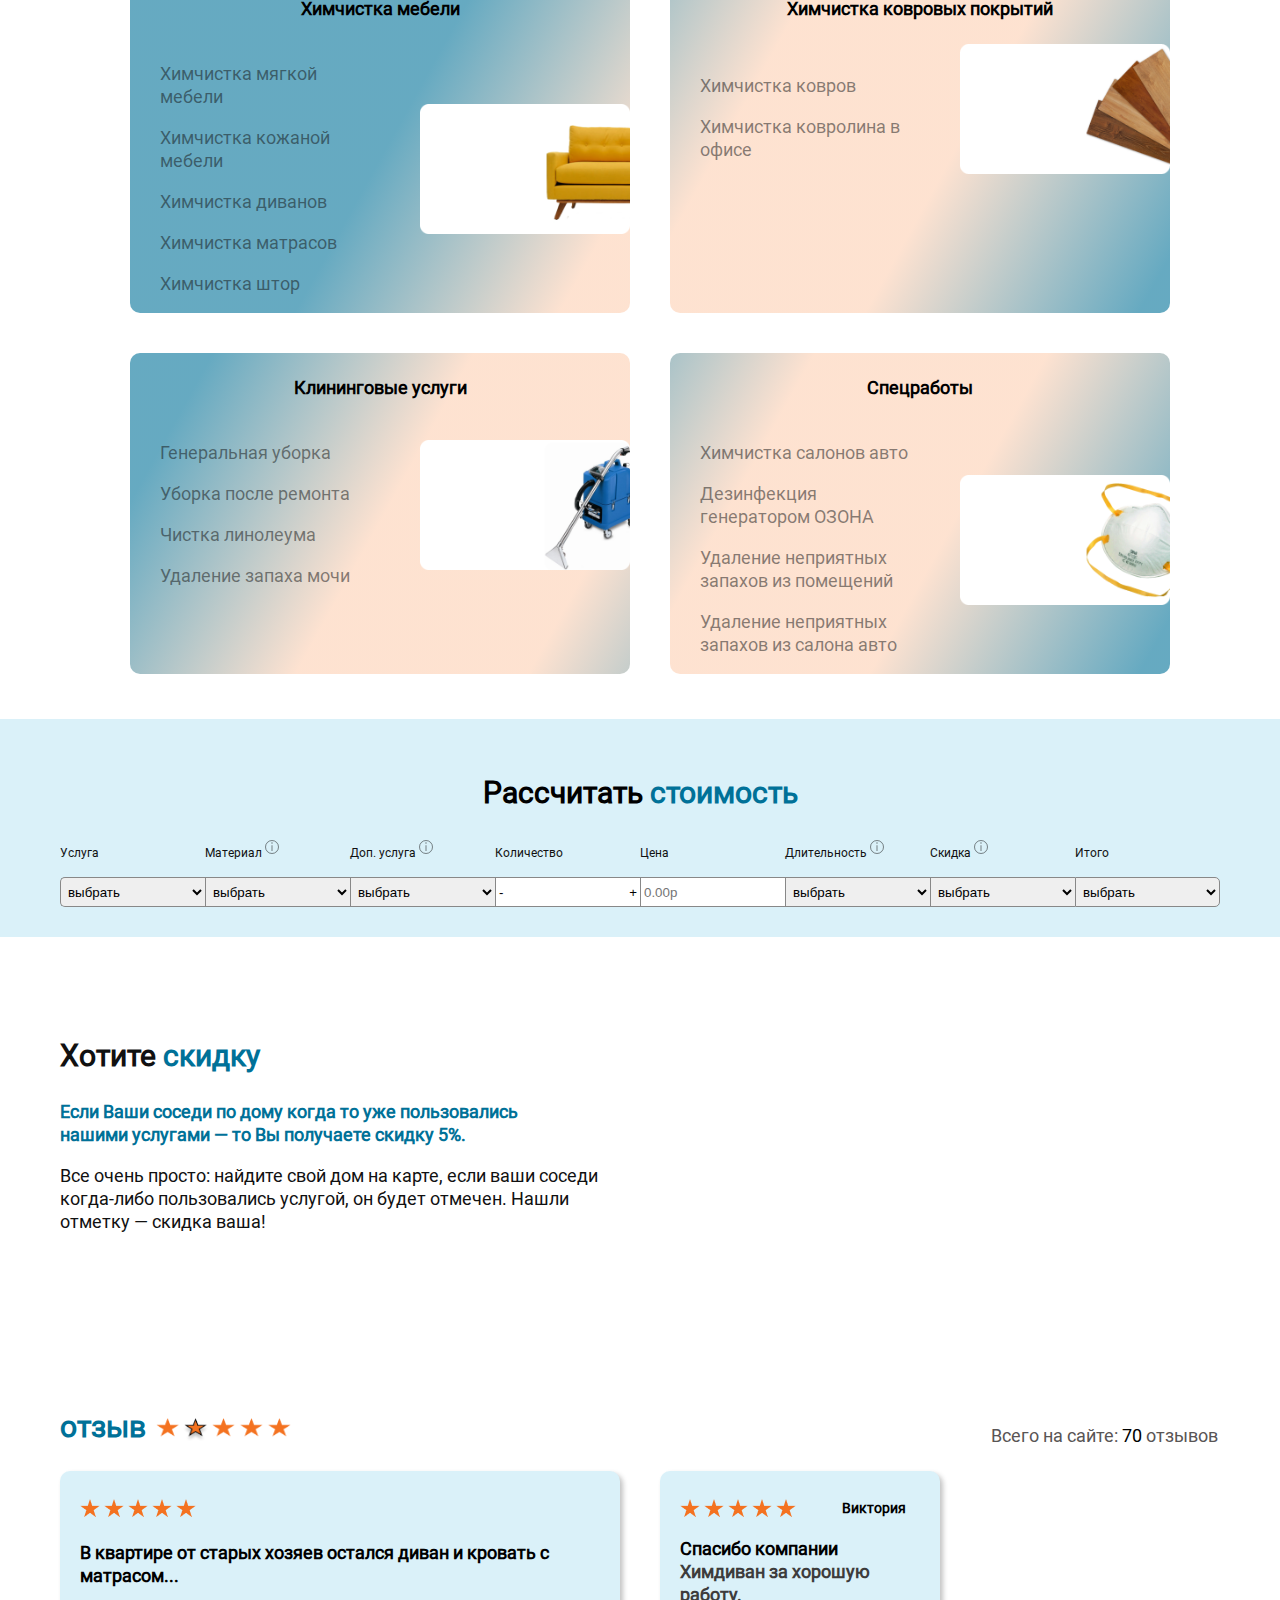
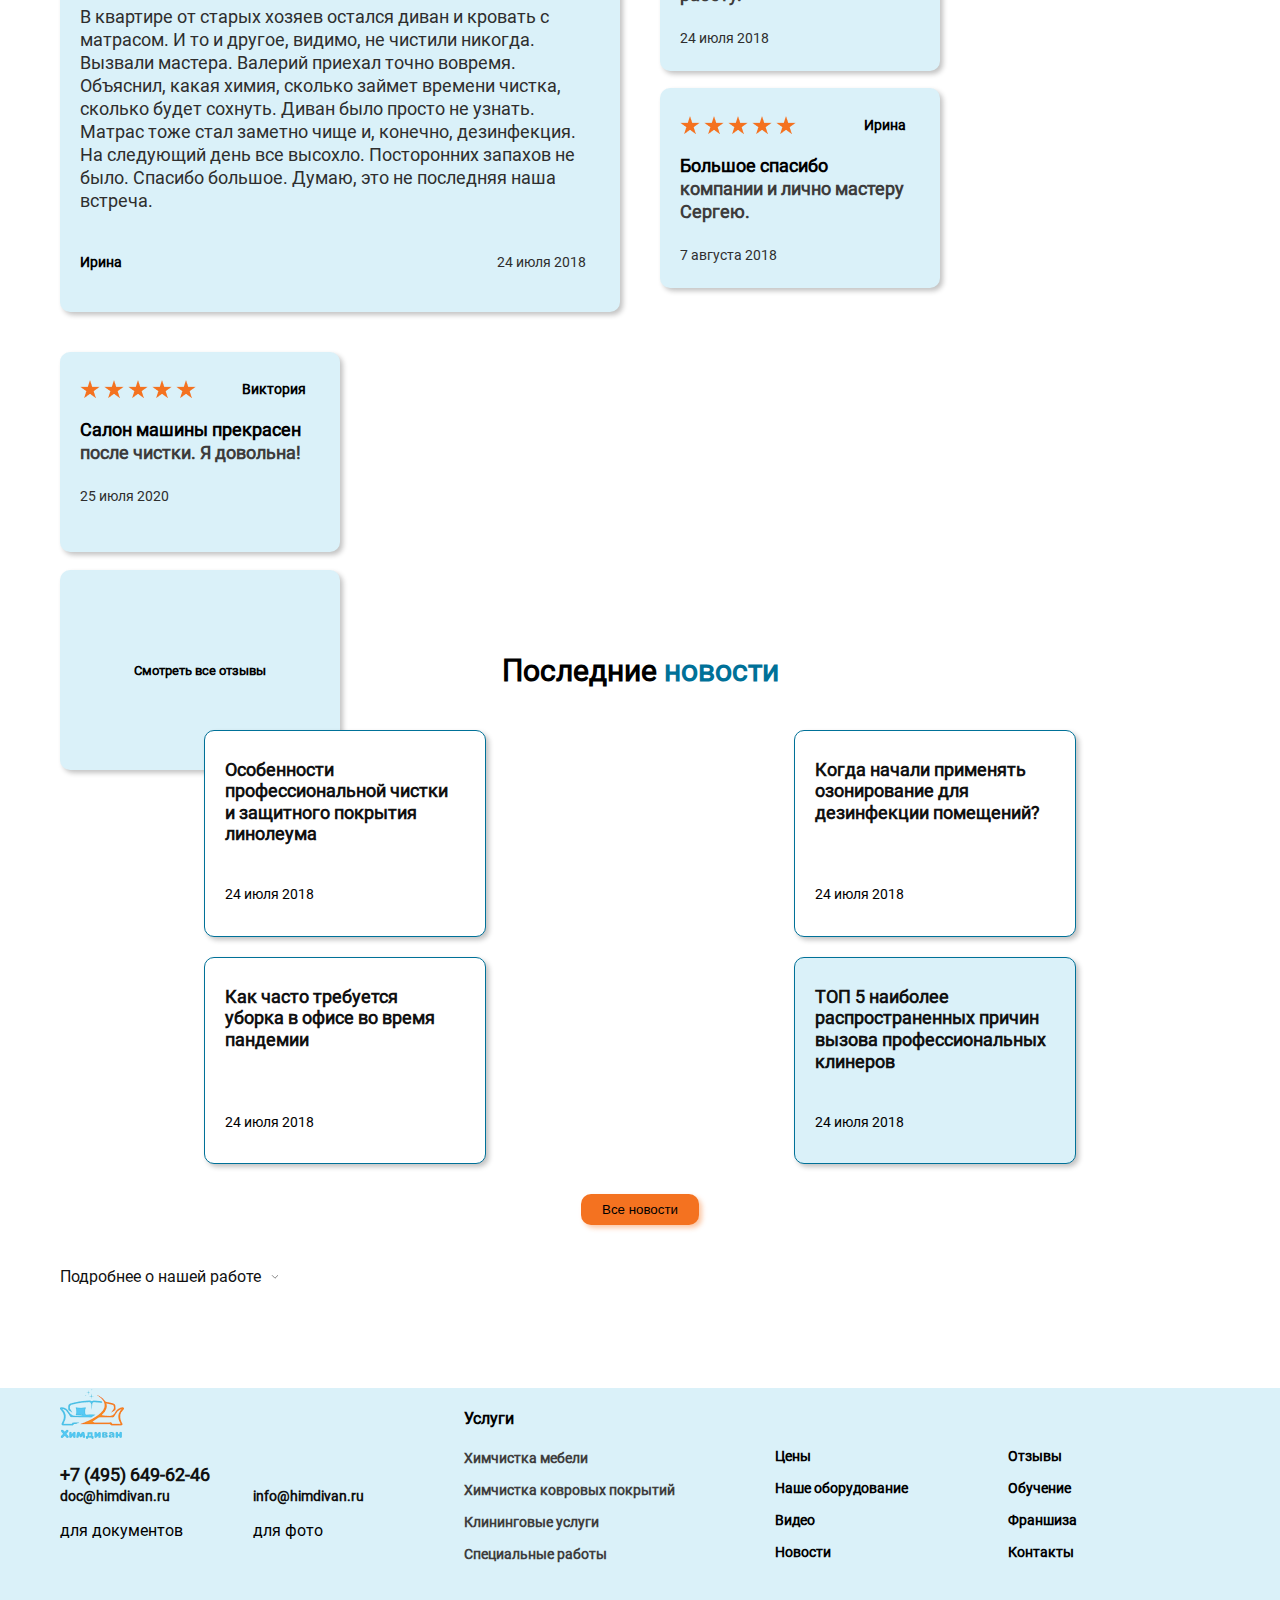
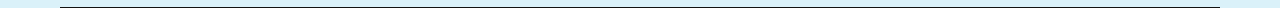
==== commit e11f7c2c: "the end" ====
--- a/copy.html
+++ b/copy.html
@@ -746,7 +746,7 @@
           </div>
         </div>
 
-        <div class="last">
+        <!-- <div class="last">
           <div>
             <h5 class="gray-h5">© Himdivan.ru — 2009-2022</h5>
           </div>
@@ -762,7 +762,7 @@
           <div>
             <h4>Москва, Мартеновская, 24-23</h4>
           </div>
-        </div>
+        </div> -->
       </footer>
     </div>
     <!-- футер конец -->
--- a/css/style.css
+++ b/css/style.css
@@ -251,7 +251,6 @@
 .subtitle {
   font-weight: 600;
   font-size: 18px;
-  margin-left: 90px;
   margin-top: 10px;
 }
 
@@ -259,7 +258,6 @@
   font-weight: 600;
   font-size: 18px;
   line-height: 23px;
-  margin-left: 140px;
   margin-top: 28px;
   color: #f47220;
 }
@@ -472,6 +470,16 @@
   color: black;
 }
 
+.comment {
+  margin-bottom: 100px;
+}
+
+.n1 {
+  display: flex;
+  flex-direction: column;
+  gap: 20px;
+}
+
 .card-block-big {
   width: 560px;
   background: #daf1f9;
@@ -556,7 +564,6 @@
 }
 
 .news {
-  margin-top: 75px;
   margin-bottom: 100px;
 }
 
@@ -630,7 +637,6 @@
 
 .container-footer {
   background: #daf1f9;
-  height: 300px;
 }
 
 .footer {
@@ -709,6 +715,20 @@
   margin: 0 5px;
 }
 
+@media (max-width: 1300px) {
+  .post-block {
+    display: grid;
+    grid-template-columns: repeat(2, 1fr);
+  }
+  .cards-four {
+    display: grid;
+    grid-template-columns: repeat(2, 1fr);
+    justify-items: center;
+  }
+  .want-flex {
+    display: grid;
+  }
+}
 @media (max-width: 1134px) {
   .img-1 {
     width: 250px;
@@ -725,6 +745,24 @@
   .elipse {
     width: 65px;
     height: 65px;
+  }
+  .card-img {
+    display: grid;
+    grid-template-columns: repeat(2, 1fr);
+    margin-left: 170px;
+  }
+  .post-1 {
+    display: flex;
+    flex-wrap: wrap;
+    justify-content: center;
+  }
+  .post-2 {
+    display: flex;
+    flex-wrap: wrap;
+    justify-content: center;
+  }
+  .h4-h4 {
+    margin-left: 600px;
   }
 }
 @media (max-width: 1024px) {
@@ -778,6 +816,11 @@
   .card-items {
     width: 250px;
   }
+  .card-img {
+    display: grid;
+    grid-template-columns: repeat(2, 1fr);
+    margin-left: 90px;
+  }
 }
 @media (max-width: 920px) {
   .number {
@@ -785,6 +828,44 @@
   }
   .card-four {
     margin-left: 80px;
+  }
+  .card-img {
+    display: grid;
+    grid-template-columns: repeat(2, 1fr);
+    margin-left: 60px;
+  }
+  .post-block {
+    display: grid;
+    grid-template-columns: repeat(1, 1fr);
+    justify-items: center;
+  }
+  .h4-h4 {
+    margin-left: 400px;
+  }
+  .card-block-big {
+    display: grid;
+  }
+  .card-flex {
+    display: flex;
+    gap: 50px;
+  }
+}
+@media (max-width: 840px) {
+  .card-img {
+    display: grid;
+    grid-template-columns: repeat(1, 1fr);
+    margin-left: 250px;
+  }
+  .flex-col {
+    display: grid;
+    grid-template-columns: repeat(4, 1fr);
+    margin: 0 10px;
+  }
+  .h4-h4 {
+    margin-left: 200px;
+  }
+  .card-block-big {
+    width: 450px;
   }
 }
 @media (max-width: 768px) {
@@ -862,6 +943,36 @@
   .card-four {
     margin-left: 40px;
   }
+  .card-img {
+    display: grid;
+    grid-template-columns: repeat(1, 1fr);
+    width: 300px;
+    justify-content: center;
+  }
+  .post-1 {
+    display: flex;
+    flex-direction: column;
+    justify-content: center;
+    align-items: center;
+  }
+  .img-in-box {
+    display: none;
+  }
+  .four-items {
+    width: 300px;
+  }
+  .h4-h4 {
+    margin-left: 100px;
+  }
+  .cards-four {
+    display: grid;
+    grid-template-columns: repeat(1, 1fr);
+  }
+  .card-flex {
+    display: flex;
+    flex-wrap: wrap;
+    justify-content: space-between;
+  }
 }
 @media (max-width: 650px) {
   .card-four {
@@ -870,6 +981,12 @@
     margin-left: 40px;
     grid-template-columns: repeat(2, 1fr);
     margin-top: 70px;
+  }
+  .card-img {
+    display: grid;
+    grid-template-columns: repeat(1, 1fr);
+    width: 100px;
+    justify-content: center;
   }
 }
 @media (max-width: 590px) {
@@ -881,6 +998,21 @@
   .form-input {
     display: none;
   }
+  .m0-title {
+    font-weight: 600;
+    font-size: 30px;
+    line-height: 38px;
+    max-width: 300px;
+  }
+  .desc-norm {
+    font-weight: 400;
+    font-size: 16px;
+    max-width: 400px;
+    line-height: 20px;
+    width: 565px;
+    color: #111111;
+    font-family: "Roboto", serif;
+  }
 }
 @media (max-width: 550px) {
   .img-icon {
@@ -898,6 +1030,74 @@
     grid-template-columns: repeat(1, 1fr);
     margin-left: 150px;
     gap: 60px;
+  }
+  .card-img {
+    display: grid;
+    grid-template-columns: repeat(1, 1fr);
+    width: 80px;
+    justify-content: center;
+  }
+}
+@media (max-width: 500px) {
+  .card-img {
+    display: grid;
+    grid-template-columns: repeat(1, 1fr);
+    margin-left: 135px;
+  }
+  .img-six {
+    width: 250px;
+  }
+  .subtitle {
+    font-weight: 600;
+    font-size: 14px;
+    text-align: center;
+  }
+  .number-orange {
+    font-weight: 600;
+    font-size: 14px;
+    margin-left: 100px;
+    margin-top: 28px;
+    color: #f47220;
+  }
+  .btn-gray {
+    margin-left: 80px;
+    margin-top: 14px;
+    margin-bottom: 40px;
+    padding: 8px 13px 8px 13px;
+    border: 1px solid #f47220;
+    border-radius: 10px;
+  }
+  .post-1,
+.post-2 {
+    margin-left: 0;
+  }
+  .flex-col {
+    display: grid;
+    grid-template-columns: repeat(3, 1fr);
+  }
+  .m0-title {
+    font-weight: 600;
+    font-size: 25px;
+    line-height: 38px;
+    max-width: 300px;
+  }
+  .desc-blue {
+    width: 300px;
+  }
+  .desc-norm {
+    font-weight: 400;
+    font-size: 15px;
+    max-width: 370px;
+    line-height: 20px;
+    width: 565px;
+    color: #111111;
+    font-family: "Roboto", serif;
+  }
+  .h4-h4 {
+    margin-left: 50px;
+  }
+  .card-block-big {
+    width: 360px;
   }
 }
 @media (max-width: 420px) {
@@ -921,8 +1121,15 @@
   .card-four {
     display: grid;
     grid-template-columns: repeat(1, 1fr);
-    margin-left: 90px;
+    margin-left: 80px;
     gap: 45px;
+  }
+  .title {
+    line-height: 30px;
+    font-size: 23px;
+  }
+  .desc-norm {
+    max-width: 280px;
   }
 }
 @media (max-width: 360px) {
@@ -941,6 +1148,19 @@
     line-height: 35px;
     font-size: 19px;
   }
+  x-col {
+    display: grid;
+    grid-template-columns: repeat(2, 1fr);
+  }
+  .h4-h4 {
+    margin-left: 0;
+  }
+  .card-block-big {
+    width: 16.25rem;
+  }
+  .news {
+    margin-top: 50px;
+  }
 }
 
 /*# sourceMappingURL=style.css.map */
